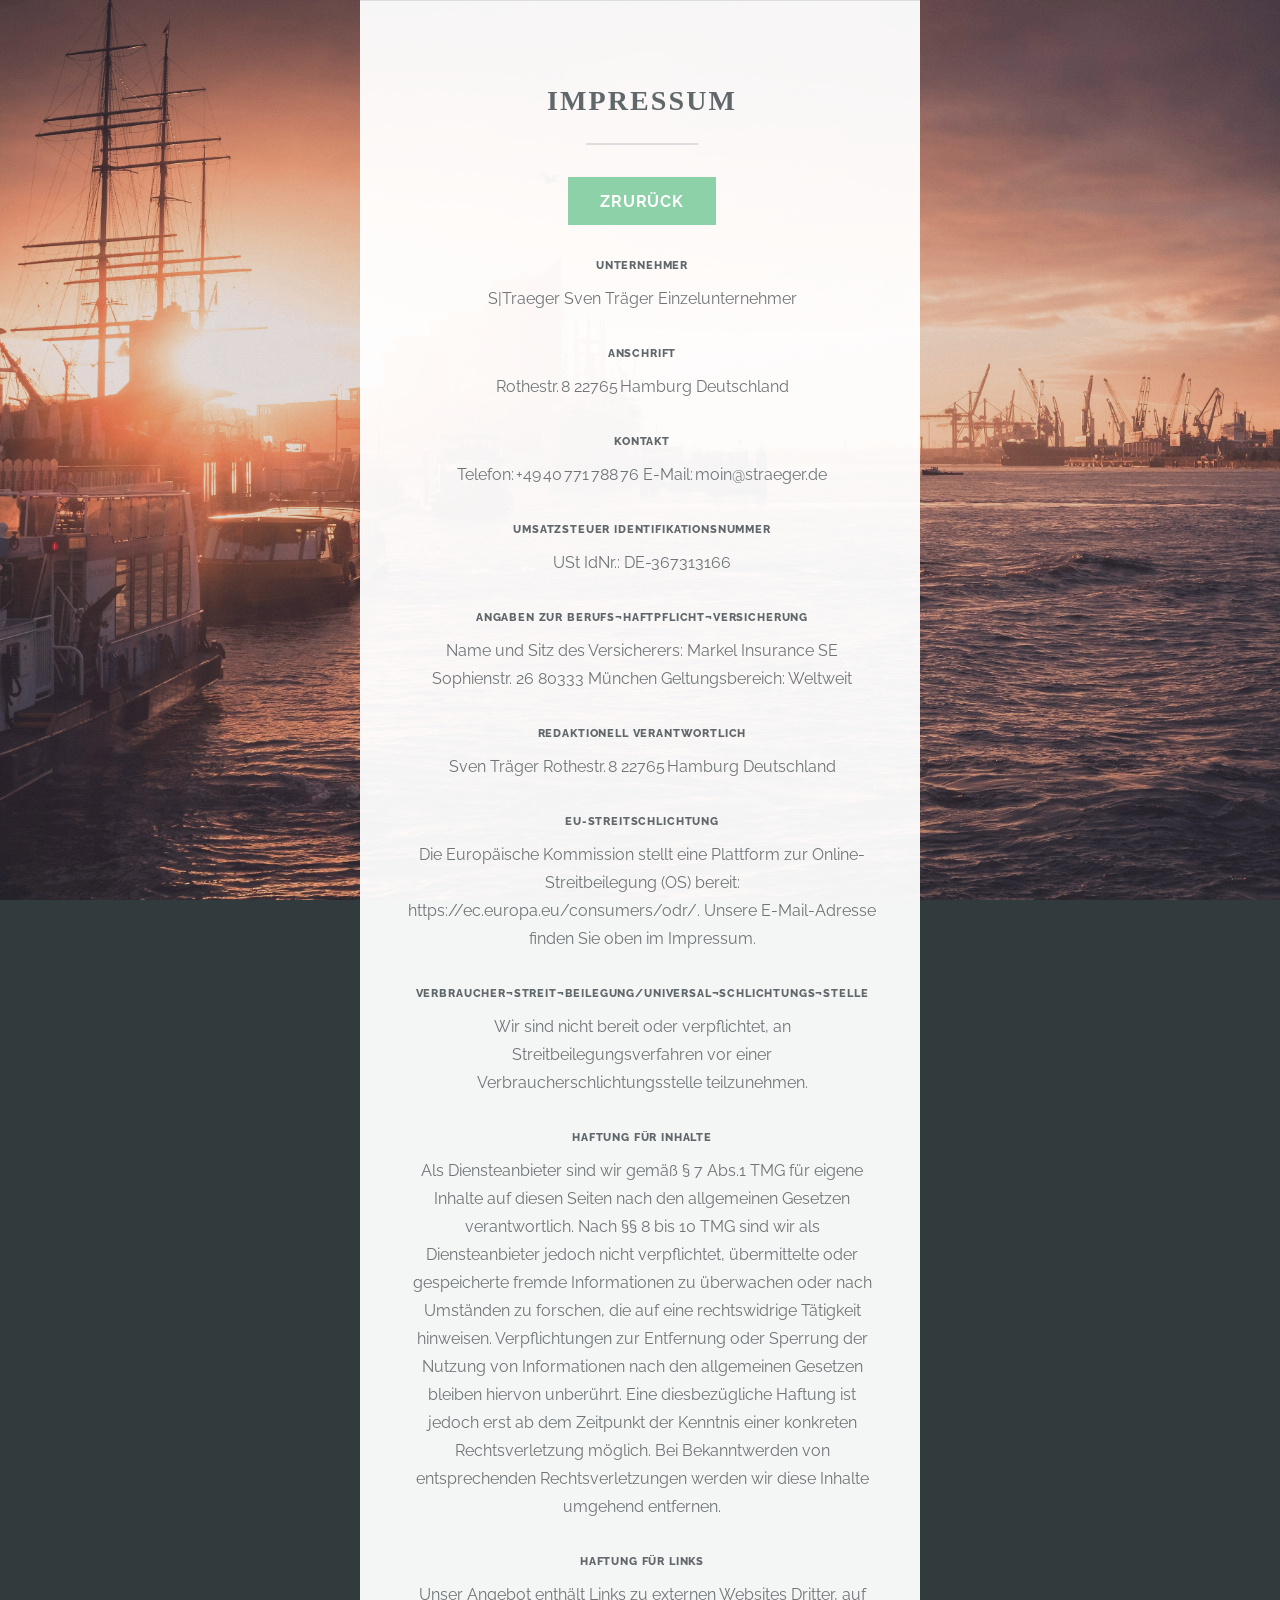
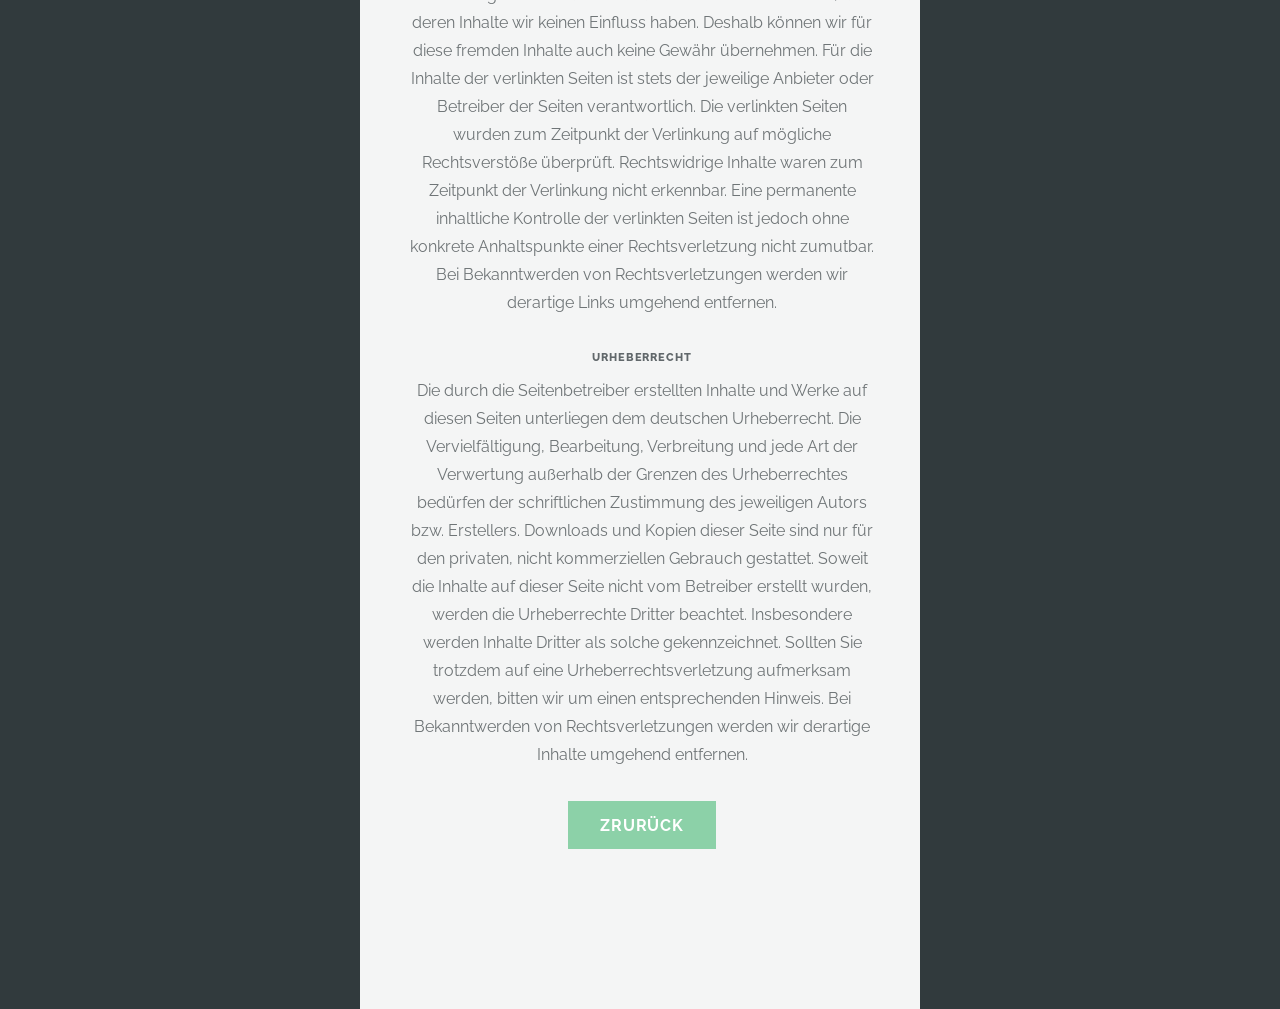
==== impressum.html @ 1e4e9ac2 "Add files via upload" ====
<!DOCTYPE html>
<html lang="en">
    <head>
        <meta charset="UTF-8">
        <meta name="viewport" content="width=device-width, initial-scale=1.0">
        <title>Impressum</title>
        <meta name="viewport" content="width=device-width, initial-scale=1, user-scalable=no" />
        <!-- Klassische Methode -->
        <link rel="icon" type="image/x-icon" href="images/favicons/favicon.ico">
        <!-- Für PNG -->
        <link rel="icon" type="image/png" href="images/favicons/stfavicon.png">
        <!-- Für SVG (moderne Browser) -->
        <link rel="icon" type="image/svg+xml" href="images/favicons/favicon.svg">
        <!-- Für Apple-Geräte -->
        <link rel="apple-touch-icon" sizes="180x180" href="images/favicons/apple-touch-icon.png">
        <meta name="viewport" content="width=device-width, initial-scale=1, user-scalable=no" />
        <link rel="stylesheet" href="assets/css/main.css" />
    </head>
    <body class="is-preload">
        <!-- Header -->
        <section id="one" class="main special">
            <div class="container">
                <span class="image fit primary"><img src="images/pic01.jpg" alt="" /></span>
                <div class="content">
                    <header class="major">
                        <h2>Impressum</h2>
                    </header>
                    <form method="post" action="#"></form>
						<ul class="actions">
							<li><a href="index.html" class="button primary">Zrurück</a></li>
						</ul>
					</form>
                    <h6>Unternehmer</h6>
                    <p>
                        S|Traeger Sven Träger
                        Einzelunternehmer						
                    </p>
                    <h6>Anschrift</h6>
                    <p>
                        Rothestr. 8
                        22765 Hamburg
                        Deutschland						
                    </p>
                    <h6>Kontakt</h6>
                    <p>
                        Telefon: +49 40 771 788 76
                        E-Mail: moin@straeger.de						
                    </p>
                    <h6>Umsatzsteuer Identifikationsnummer</h6>
                    <p>
                        USt IdNr.: DE-367313166						
                    </p>
                    <h6>Angaben zur Berufs¬haftpflicht¬versicherung</h6>
                    <p>
                        Name und Sitz des Versicherers:
                        Markel Insurance SE
                        Sophienstr. 26
                        80333 München

                        Geltungsbereich:
						Weltweit
                    </p>
                    <h6>Redaktionell verantwortlich</h6>
                    <p>
                        Sven Träger
                        Rothestr. 8
                        22765 Hamburg
                        Deutschland						
                    </p>
                    <h6>EU-Streitschlichtung</h6>
                    <p>
                        Die Europäische Kommission stellt eine Plattform zur Online-Streitbeilegung (OS) bereit: https://ec.europa.eu/consumers/odr/.
                        Unsere E-Mail-Adresse finden Sie oben im Impressum.
                    </p>
                    <h6>Verbraucher¬streit¬beilegung/Universal¬schlichtungs¬stelle</h6>
                    <p>
                        Wir sind nicht bereit oder verpflichtet, an Streitbeilegungsverfahren vor einer Verbraucherschlichtungsstelle teilzunehmen.						
                    </p>
                    <h6>Haftung für Inhalte</h6>
                    <p>
                        Als Diensteanbieter sind wir gemäß § 7 Abs.1 TMG für eigene Inhalte auf diesen Seiten nach den allgemeinen Gesetzen verantwortlich. Nach §§ 8 bis 10 TMG sind wir als Diensteanbieter jedoch nicht verpflichtet, übermittelte oder gespeicherte fremde Informationen zu überwachen oder nach Umständen zu forschen, die auf eine rechtswidrige Tätigkeit hinweisen.
                        Verpflichtungen zur Entfernung oder Sperrung der Nutzung von Informationen nach den allgemeinen Gesetzen bleiben hiervon unberührt. Eine diesbezügliche Haftung ist jedoch erst ab dem Zeitpunkt der Kenntnis einer konkreten Rechtsverletzung möglich. Bei Bekanntwerden von entsprechenden Rechtsverletzungen werden wir diese Inhalte umgehend entfernen.
						
                    </p>
                    <h6>Haftung für Links</h6>
                    <p>
                        Unser Angebot enthält Links zu externen Websites Dritter, auf deren Inhalte wir keinen Einfluss haben. Deshalb können wir für diese fremden Inhalte auch keine Gewähr übernehmen. Für die Inhalte der verlinkten Seiten ist stets der jeweilige Anbieter oder Betreiber der Seiten verantwortlich. Die verlinkten Seiten wurden zum Zeitpunkt der Verlinkung auf mögliche Rechtsverstöße überprüft. Rechtswidrige Inhalte waren zum Zeitpunkt der Verlinkung nicht erkennbar.
                        Eine permanente inhaltliche Kontrolle der verlinkten Seiten ist jedoch ohne konkrete Anhaltspunkte einer Rechtsverletzung nicht zumutbar. Bei Bekanntwerden von Rechtsverletzungen werden wir derartige Links umgehend entfernen.
                    </p>
                    <h6>Urheberrecht</h6>
                    <p>
                        Die durch die Seitenbetreiber erstellten Inhalte und Werke auf diesen Seiten unterliegen dem deutschen Urheberrecht. Die Vervielfältigung, Bearbeitung, Verbreitung und jede Art der Verwertung außerhalb der Grenzen des Urheberrechtes bedürfen der schriftlichen Zustimmung des jeweiligen Autors bzw. Erstellers. Downloads und Kopien dieser Seite sind nur für den privaten, nicht kommerziellen Gebrauch gestattet.
                        Soweit die Inhalte auf dieser Seite nicht vom Betreiber erstellt wurden, werden die Urheberrechte Dritter beachtet. Insbesondere werden Inhalte Dritter als solche gekennzeichnet. Sollten Sie trotzdem auf eine Urheberrechtsverletzung aufmerksam werden, bitten wir um einen entsprechenden Hinweis. Bei Bekanntwerden von Rechtsverletzungen werden wir derartige Inhalte umgehend entfernen.	
                    </p>
                    <form method="post" action="#"></form>
						<ul class="actions">
							<li><a href="index.html" class="button primary">Zrurück</a></li>
						</ul>
					</form>
                </div>
                <!--<a href="#two" class="goto-next scrolly">Weiter</a>-->
            </div>
        </section>
    </body>
</html>
---- assets/css/main.css ----
@import url("fontawesome-all.min.css");
@import url("https://fonts.googleapis.com/css?family=Raleway:400,400italic,700,800");

/*
	Highlights by HTML5 UP
	html5up.net | @ajlkn
	Free for personal and commercial use under the CCA 3.0 license (html5up.net/license)
*/

html, body, div, span, applet, object,
iframe, h1, h2, h3, h4, h5, h6, p, blockquote,
pre, a, abbr, acronym, address, big, cite,
code, del, dfn, em, img, ins, kbd, q, s, samp,
small, strike, strong, sub, sup, tt, var, b,
u, i, center, dl, dt, dd, ol, ul, li, fieldset,
form, label, legend, table, caption, tbody,
tfoot, thead, tr, th, td, article, aside,
canvas, details, embed, figure, figcaption,
footer, header, hgroup, menu, nav, output, ruby,
section, summary, time, mark, audio, video {
	margin: 0;
	padding: 0;
	border: 0;
	font-size: 100%;
	font: inherit;
	vertical-align: baseline;}

article, aside, details, figcaption, figure,
footer, header, hgroup, menu, nav, section {
	display: block;}

body {
	line-height: 1;
}

ol, ul {
	list-style: none;
}

blockquote, q {
	quotes: none;
}

	blockquote:before, blockquote:after, q:before, q:after {
		content: '';
		content: none;
	}

table {
	border-collapse: collapse;
	border-spacing: 0;
}

body {
	-webkit-text-size-adjust: none;
}

mark {
	background-color: transparent;
	color: inherit;
}

input::-moz-focus-inner {
	border: 0;
	padding: 0;
}

input, select, textarea {
	-moz-appearance: none;
	-webkit-appearance: none;
	-ms-appearance: none;
	appearance: none;
}

/* Basic */

	html {
		box-sizing: border-box;
	}

	*, *:before, *:after {
		box-sizing: inherit;
	}

	html {
		background-color: #313a3d;
		background-attachment: fixed,						fixed;
		background-image: url("images/overlay.png"), url("../../images/bg.jpg");
		background-position: top left,					center center;
		background-repeat: repeat,						none;
		background-size: auto,						cover;
	}

	html.is-preload *, html.is-preload *:before, html.is-preload *:after {
		-moz-animation: none !important;
		-webkit-animation: none !important;
		-ms-animation: none !important;
		animation: none !important;
		-moz-transition: none !important;
		-webkit-transition: none !important;
		-ms-transition: none !important;
		transition: none !important;
	}

	html.is-touch {
		height: 100vh;
		overflow: hidden;
	}

	html.is-touch #wrapper {
		-webkit-backface-visibility: hidden;
		-webkit-overflow-scrolling: touch;
		-webkit-transform: translate3d(0, 0, 0);
		height: 100vh;
		overflow: auto;
	}

	body, input, select, textarea {
		color: #6f7577;
		font-family: "Raleway", "Helvetica", sans-serif;
		font-size: 15pt;
		font-weight: 400;
		line-height: 1.75em;
	}

	a {
		-moz-transition: color 0.2s ease-in-out, border-bottom-color 0.2s ease-in-out;
		-webkit-transition: color 0.2s ease-in-out, border-bottom-color 0.2s ease-in-out;
		-ms-transition: color 0.2s ease-in-out, border-bottom-color 0.2s ease-in-out;
		transition: color 0.2s ease-in-out, border-bottom-color 0.2s ease-in-out;
		border-bottom: dotted 1px;
		color: #8cd1a8;
		text-decoration: none;
	}

		a:hover {
			border-bottom-color: transparent !important;
			color: #8cd1a8 !important;
			text-decoration: none;
		}

	strong, b {
		color: #61686b;
		font-weight: 700;
	}

	em, i {
		font-style: italic;
	}

	p {
		margin: 0 0 2em 0;
	}

	h1, h2, h3, h4, h5, h6 {
		color: #61686b;
		font-weight: 800;
		letter-spacing: 0.075em;
		line-height: 1em;
		margin: 0 0 1em 0;
		text-transform: uppercase;
	}

		h1 a, h2 a, h3 a, h4 a, h5 a, h6 a {
			color: inherit;
			text-decoration: none;
		}

	h2 {
		font-size: 1.75em;
		line-height: 1.5em;
	}

	h3 {
		font-size: 1em;
		line-height: 1.5em;
	}

	h4 {
		font-size: 0.9em;
		line-height: 1.5em;
	}

	h5 {
		font-size: 0.8em;
		line-height: 1.5em;
	}

	h6 {
		font-size: 0.7em;
		line-height: 1.5em;
	}

	sub {
		font-size: 0.8em;
		position: relative;
		top: 0.5em;
	}

	sup {
		font-size: 0.8em;
		position: relative;
		top: -0.5em;
	}

	hr {
		border: 0;
		border-bottom: solid 1px #dddddd;
		margin: 2em 0;
	}

		hr.major {
			margin: 3em 0;
		}

	blockquote {
		border-left: solid 6px #dddddd;
		font-style: italic;
		margin: 0 0 2em 0;
		padding: 0.5em 0 0.5em 1.5em;
	}

	code {
		background: rgba(144, 144, 144, 0.075);
		font-family: "Courier New", monospace;
		font-size: 0.9em;
		margin: 0 0.25em;
		padding: 0.25em 0.65em;
	}

	pre {
		-webkit-overflow-scrolling: touch;
		font-family: "Courier New", monospace;
		font-size: 0.9em;
		margin: 0 0 2em 0;
	}

		pre code {
			display: block;
			line-height: 1.75em;
			padding: 1em 1.5em;
			overflow-x: auto;
		}

	.align-left {
		text-align: left;
	}

	.align-center {
		text-align: center;
	}

	.align-right {
		text-align: right;
	}

/* Container */

	.container {
		margin: 0 auto;
		max-width: calc(100% - 4em);
		width: 35em;
	}

		.container.xsmall {
			width: 8.75em;
		}

		.container.small {
			width: 17.5em;
		}

		.container.medium {
			width: 26.25em;
		}

		.container.large {
			width: 43.75em;
		}

		.container.xlarge {
			width: 52.5em;
		}

		.container.max {
			width: 100%;
		}

		@media screen and (max-width: 980px) {

			.container {
				width: 80% !important;
				max-width: 100% !important;
			}

		}

		@media screen and (max-width: 480px) {

			.container {
				width: 100% !important;
			}

		}

/* Row */

	.row {
		display: flex;
		flex-wrap: wrap;
		box-sizing: border-box;
		align-items: stretch;
	}

		.row > * {
			box-sizing: border-box;
		}

		.row.gtr-uniform > * > :last-child {
			margin-bottom: 0;
		}

		.row.aln-left {
			justify-content: flex-start;
		}

		.row.aln-center {
			justify-content: center;
		}

		.row.aln-right {
			justify-content: flex-end;
		}

		.row.aln-top {
			align-items: flex-start;
		}

		.row.aln-middle {
			align-items: center;
		}

		.row.aln-bottom {
			align-items: flex-end;
		}

		.row > .imp {
			order: -1;
		}

		.row > .col-1 {
			width: 8.33333%;
		}

		.row > .off-1 {
			margin-left: 8.33333%;
		}

		.row > .col-2 {
			width: 16.66667%;
		}

		.row > .off-2 {
			margin-left: 16.66667%;
		}

		.row > .col-3 {
			width: 25%;
		}

		.row > .off-3 {
			margin-left: 25%;
		}

		.row > .col-4 {
			width: 33.33333%;
		}

		.row > .off-4 {
			margin-left: 33.33333%;
		}

		.row > .col-5 {
			width: 41.66667%;
		}

		.row > .off-5 {
			margin-left: 41.66667%;
		}

		.row > .col-6 {
			width: 50%;
		}

		.row > .off-6 {
			margin-left: 50%;
		}

		.row > .col-7 {
			width: 58.33333%;
		}

		.row > .off-7 {
			margin-left: 58.33333%;
		}

		.row > .col-8 {
			width: 66.66667%;
		}

		.row > .off-8 {
			margin-left: 66.66667%;
		}

		.row > .col-9 {
			width: 75%;
		}

		.row > .off-9 {
			margin-left: 75%;
		}

		.row > .col-10 {
			width: 83.33333%;
		}

		.row > .off-10 {
			margin-left: 83.33333%;
		}

		.row > .col-11 {
			width: 91.66667%;
		}

		.row > .off-11 {
			margin-left: 91.66667%;
		}

		.row > .col-12 {
			width: 100%;
		}

		.row > .off-12 {
			margin-left: 100%;
		}

		.row.gtr-0 {
			margin-top: 0;
			margin-left: 0em;
		}

			.row.gtr-0 > * {
				padding: 0 0 0 0em;
			}

			.row.gtr-0.gtr-uniform {
				margin-top: 0em;
			}

				.row.gtr-0.gtr-uniform > * {
					padding-top: 0em;
				}

		.row.gtr-25 {
			margin-top: 0;
			margin-left: -0.375em;
		}

			.row.gtr-25 > * {
				padding: 0 0 0 0.375em;
			}

			.row.gtr-25.gtr-uniform {
				margin-top: -0.375em;
			}

				.row.gtr-25.gtr-uniform > * {
					padding-top: 0.375em;
				}

		.row.gtr-50 {
			margin-top: 0;
			margin-left: -0.75em;
		}

			.row.gtr-50 > * {
				padding: 0 0 0 0.75em;
			}

			.row.gtr-50.gtr-uniform {
				margin-top: -0.75em;
			}

				.row.gtr-50.gtr-uniform > * {
					padding-top: 0.75em;
				}

		.row {
			margin-top: 0;
			margin-left: -1.5em;
		}

			.row > * {
				padding: 0 0 0 1.5em;
			}

			.row.gtr-uniform {
				margin-top: -1.5em;
			}

				.row.gtr-uniform > * {
					padding-top: 1.5em;
				}

		.row.gtr-150 {
			margin-top: 0;
			margin-left: -2.25em;
		}

			.row.gtr-150 > * {
				padding: 0 0 0 2.25em;
			}

			.row.gtr-150.gtr-uniform {
				margin-top: -2.25em;
			}

				.row.gtr-150.gtr-uniform > * {
					padding-top: 2.25em;
				}

		.row.gtr-200 {
			margin-top: 0;
			margin-left: -3em;
		}

			.row.gtr-200 > * {
				padding: 0 0 0 3em;
			}

			.row.gtr-200.gtr-uniform {
				margin-top: -3em;
			}

				.row.gtr-200.gtr-uniform > * {
					padding-top: 3em;
				}

		@media screen and (max-width: 1680px) {

			.row {
				display: flex;
				flex-wrap: wrap;
				box-sizing: border-box;
				align-items: stretch;
			}

				.row > * {
					box-sizing: border-box;
				}

				.row.gtr-uniform > * > :last-child {
					margin-bottom: 0;
				}

				.row.aln-left {
					justify-content: flex-start;
				}

				.row.aln-center {
					justify-content: center;
				}

				.row.aln-right {
					justify-content: flex-end;
				}

				.row.aln-top {
					align-items: flex-start;
				}

				.row.aln-middle {
					align-items: center;
				}

				.row.aln-bottom {
					align-items: flex-end;
				}

				.row > .imp-large {
					order: -1;
				}

				.row > .col-1-large {
					width: 8.33333%;
				}

				.row > .off-1-large {
					margin-left: 8.33333%;
				}

				.row > .col-2-large {
					width: 16.66667%;
				}

				.row > .off-2-large {
					margin-left: 16.66667%;
				}

				.row > .col-3-large {
					width: 25%;
				}

				.row > .off-3-large {
					margin-left: 25%;
				}

				.row > .col-4-large {
					width: 33.33333%;
				}

				.row > .off-4-large {
					margin-left: 33.33333%;
				}

				.row > .col-5-large {
					width: 41.66667%;
				}

				.row > .off-5-large {
					margin-left: 41.66667%;
				}

				.row > .col-6-large {
					width: 50%;
				}

				.row > .off-6-large {
					margin-left: 50%;
				}

				.row > .col-7-large {
					width: 58.33333%;
				}

				.row > .off-7-large {
					margin-left: 58.33333%;
				}

				.row > .col-8-large {
					width: 66.66667%;
				}

				.row > .off-8-large {
					margin-left: 66.66667%;
				}

				.row > .col-9-large {
					width: 75%;
				}

				.row > .off-9-large {
					margin-left: 75%;
				}

				.row > .col-10-large {
					width: 83.33333%;
				}

				.row > .off-10-large {
					margin-left: 83.33333%;
				}

				.row > .col-11-large {
					width: 91.66667%;
				}

				.row > .off-11-large {
					margin-left: 91.66667%;
				}

				.row > .col-12-large {
					width: 100%;
				}

				.row > .off-12-large {
					margin-left: 100%;
				}

				.row.gtr-0 {
					margin-top: 0;
					margin-left: 0em;
				}

					.row.gtr-0 > * {
						padding: 0 0 0 0em;
					}

					.row.gtr-0.gtr-uniform {
						margin-top: 0em;
					}

						.row.gtr-0.gtr-uniform > * {
							padding-top: 0em;
						}

				.row.gtr-25 {
					margin-top: 0;
					margin-left: -0.375em;
				}

					.row.gtr-25 > * {
						padding: 0 0 0 0.375em;
					}

					.row.gtr-25.gtr-uniform {
						margin-top: -0.375em;
					}

						.row.gtr-25.gtr-uniform > * {
							padding-top: 0.375em;
						}

				.row.gtr-50 {
					margin-top: 0;
					margin-left: -0.75em;
				}

					.row.gtr-50 > * {
						padding: 0 0 0 0.75em;
					}

					.row.gtr-50.gtr-uniform {
						margin-top: -0.75em;
					}

						.row.gtr-50.gtr-uniform > * {
							padding-top: 0.75em;
						}

				.row {
					margin-top: 0;
					margin-left: -1.5em;
				}

					.row > * {
						padding: 0 0 0 1.5em;
					}

					.row.gtr-uniform {
						margin-top: -1.5em;
					}

						.row.gtr-uniform > * {
							padding-top: 1.5em;
						}

				.row.gtr-150 {
					margin-top: 0;
					margin-left: -2.25em;
				}

					.row.gtr-150 > * {
						padding: 0 0 0 2.25em;
					}

					.row.gtr-150.gtr-uniform {
						margin-top: -2.25em;
					}

						.row.gtr-150.gtr-uniform > * {
							padding-top: 2.25em;
						}

				.row.gtr-200 {
					margin-top: 0;
					margin-left: -3em;
				}

					.row.gtr-200 > * {
						padding: 0 0 0 3em;
					}

					.row.gtr-200.gtr-uniform {
						margin-top: -3em;
					}

						.row.gtr-200.gtr-uniform > * {
							padding-top: 3em;
						}

		}

		@media screen and (max-width: 980px) {

			.row {
				display: flex;
				flex-wrap: wrap;
				box-sizing: border-box;
				align-items: stretch;
			}

				.row > * {
					box-sizing: border-box;
				}

				.row.gtr-uniform > * > :last-child {
					margin-bottom: 0;
				}

				.row.aln-left {
					justify-content: flex-start;
				}

				.row.aln-center {
					justify-content: center;
				}

				.row.aln-right {
					justify-content: flex-end;
				}

				.row.aln-top {
					align-items: flex-start;
				}

				.row.aln-middle {
					align-items: center;
				}

				.row.aln-bottom {
					align-items: flex-end;
				}

				.row > .imp-medium {
					order: -1;
				}

				.row > .col-1-medium {
					width: 8.33333%;
				}

				.row > .off-1-medium {
					margin-left: 8.33333%;
				}

				.row > .col-2-medium {
					width: 16.66667%;
				}

				.row > .off-2-medium {
					margin-left: 16.66667%;
				}

				.row > .col-3-medium {
					width: 25%;
				}

				.row > .off-3-medium {
					margin-left: 25%;
				}

				.row > .col-4-medium {
					width: 33.33333%;
				}

				.row > .off-4-medium {
					margin-left: 33.33333%;
				}

				.row > .col-5-medium {
					width: 41.66667%;
				}

				.row > .off-5-medium {
					margin-left: 41.66667%;
				}

				.row > .col-6-medium {
					width: 50%;
				}

				.row > .off-6-medium {
					margin-left: 50%;
				}

				.row > .col-7-medium {
					width: 58.33333%;
				}

				.row > .off-7-medium {
					margin-left: 58.33333%;
				}

				.row > .col-8-medium {
					width: 66.66667%;
				}

				.row > .off-8-medium {
					margin-left: 66.66667%;
				}

				.row > .col-9-medium {
					width: 75%;
				}

				.row > .off-9-medium {
					margin-left: 75%;
				}

				.row > .col-10-medium {
					width: 83.33333%;
				}

				.row > .off-10-medium {
					margin-left: 83.33333%;
				}

				.row > .col-11-medium {
					width: 91.66667%;
				}

				.row > .off-11-medium {
					margin-left: 91.66667%;
				}

				.row > .col-12-medium {
					width: 100%;
				}

				.row > .off-12-medium {
					margin-left: 100%;
				}

				.row.gtr-0 {
					margin-top: 0;
					margin-left: 0em;
				}

					.row.gtr-0 > * {
						padding: 0 0 0 0em;
					}

					.row.gtr-0.gtr-uniform {
						margin-top: 0em;
					}

						.row.gtr-0.gtr-uniform > * {
							padding-top: 0em;
						}

				.row.gtr-25 {
					margin-top: 0;
					margin-left: -0.375em;
				}

					.row.gtr-25 > * {
						padding: 0 0 0 0.375em;
					}

					.row.gtr-25.gtr-uniform {
						margin-top: -0.375em;
					}

						.row.gtr-25.gtr-uniform > * {
							padding-top: 0.375em;
						}

				.row.gtr-50 {
					margin-top: 0;
					margin-left: -0.75em;
				}

					.row.gtr-50 > * {
						padding: 0 0 0 0.75em;
					}

					.row.gtr-50.gtr-uniform {
						margin-top: -0.75em;
					}

						.row.gtr-50.gtr-uniform > * {
							padding-top: 0.75em;
						}

				.row {
					margin-top: 0;
					margin-left: -1.5em;
				}

					.row > * {
						padding: 0 0 0 1.5em;
					}

					.row.gtr-uniform {
						margin-top: -1.5em;
					}

						.row.gtr-uniform > * {
							padding-top: 1.5em;
						}

				.row.gtr-150 {
					margin-top: 0;
					margin-left: -2.25em;
				}

					.row.gtr-150 > * {
						padding: 0 0 0 2.25em;
					}

					.row.gtr-150.gtr-uniform {
						margin-top: -2.25em;
					}

						.row.gtr-150.gtr-uniform > * {
							padding-top: 2.25em;
						}

				.row.gtr-200 {
					margin-top: 0;
					margin-left: -3em;
				}

					.row.gtr-200 > * {
						padding: 0 0 0 3em;
					}

					.row.gtr-200.gtr-uniform {
						margin-top: -3em;
					}

						.row.gtr-200.gtr-uniform > * {
							padding-top: 3em;
						}

		}

		@media screen and (max-width: 736px) {

			.row {
				display: flex;
				flex-wrap: wrap;
				box-sizing: border-box;
				align-items: stretch;
			}

				.row > * {
					box-sizing: border-box;
				}

				.row.gtr-uniform > * > :last-child {
					margin-bottom: 0;
				}

				.row.aln-left {
					justify-content: flex-start;
				}

				.row.aln-center {
					justify-content: center;
				}

				.row.aln-right {
					justify-content: flex-end;
				}

				.row.aln-top {
					align-items: flex-start;
				}

				.row.aln-middle {
					align-items: center;
				}

				.row.aln-bottom {
					align-items: flex-end;
				}

				.row > .imp-small {
					order: -1;
				}

				.row > .col-1-small {
					width: 8.33333%;
				}

				.row > .off-1-small {
					margin-left: 8.33333%;
				}

				.row > .col-2-small {
					width: 16.66667%;
				}

				.row > .off-2-small {
					margin-left: 16.66667%;
				}

				.row > .col-3-small {
					width: 25%;
				}

				.row > .off-3-small {
					margin-left: 25%;
				}

				.row > .col-4-small {
					width: 33.33333%;
				}

				.row > .off-4-small {
					margin-left: 33.33333%;
				}

				.row > .col-5-small {
					width: 41.66667%;
				}

				.row > .off-5-small {
					margin-left: 41.66667%;
				}

				.row > .col-6-small {
					width: 50%;
				}

				.row > .off-6-small {
					margin-left: 50%;
				}

				.row > .col-7-small {
					width: 58.33333%;
				}

				.row > .off-7-small {
					margin-left: 58.33333%;
				}

				.row > .col-8-small {
					width: 66.66667%;
				}

				.row > .off-8-small {
					margin-left: 66.66667%;
				}

				.row > .col-9-small {
					width: 75%;
				}

				.row > .off-9-small {
					margin-left: 75%;
				}

				.row > .col-10-small {
					width: 83.33333%;
				}

				.row > .off-10-small {
					margin-left: 83.33333%;
				}

				.row > .col-11-small {
					width: 91.66667%;
				}

				.row > .off-11-small {
					margin-left: 91.66667%;
				}

				.row > .col-12-small {
					width: 100%;
				}

				.row > .off-12-small {
					margin-left: 100%;
				}

				.row.gtr-0 {
					margin-top: 0;
					margin-left: 0em;
				}

					.row.gtr-0 > * {
						padding: 0 0 0 0em;
					}

					.row.gtr-0.gtr-uniform {
						margin-top: 0em;
					}

						.row.gtr-0.gtr-uniform > * {
							padding-top: 0em;
						}

				.row.gtr-25 {
					margin-top: 0;
					margin-left: -0.25em;
				}

					.row.gtr-25 > * {
						padding: 0 0 0 0.25em;
					}

					.row.gtr-25.gtr-uniform {
						margin-top: -0.25em;
					}

						.row.gtr-25.gtr-uniform > * {
							padding-top: 0.25em;
						}

				.row.gtr-50 {
					margin-top: 0;
					margin-left: -0.5em;
				}

					.row.gtr-50 > * {
						padding: 0 0 0 0.5em;
					}

					.row.gtr-50.gtr-uniform {
						margin-top: -0.5em;
					}

						.row.gtr-50.gtr-uniform > * {
							padding-top: 0.5em;
						}

				.row {
					margin-top: 0;
					margin-left: -1em;
				}

					.row > * {
						padding: 0 0 0 1em;
					}

					.row.gtr-uniform {
						margin-top: -1em;
					}

						.row.gtr-uniform > * {
							padding-top: 1em;
						}

				.row.gtr-150 {
					margin-top: 0;
					margin-left: -1.5em;
				}

					.row.gtr-150 > * {
						padding: 0 0 0 1.5em;
					}

					.row.gtr-150.gtr-uniform {
						margin-top: -1.5em;
					}

						.row.gtr-150.gtr-uniform > * {
							padding-top: 1.5em;
						}

				.row.gtr-200 {
					margin-top: 0;
					margin-left: -2em;
				}

					.row.gtr-200 > * {
						padding: 0 0 0 2em;
					}

					.row.gtr-200.gtr-uniform {
						margin-top: -2em;
					}

						.row.gtr-200.gtr-uniform > * {
							padding-top: 2em;
						}

		}

		@media screen and (max-width: 480px) {

			.row {
				display: flex;
				flex-wrap: wrap;
				box-sizing: border-box;
				align-items: stretch;
			}

				.row > * {
					box-sizing: border-box;
				}

				.row.gtr-uniform > * > :last-child {
					margin-bottom: 0;
				}

				.row.aln-left {
					justify-content: flex-start;
				}

				.row.aln-center {
					justify-content: center;
				}

				.row.aln-right {
					justify-content: flex-end;
				}

				.row.aln-top {
					align-items: flex-start;
				}

				.row.aln-middle {
					align-items: center;
				}

				.row.aln-bottom {
					align-items: flex-end;
				}

				.row > .imp-xsmall {
					order: -1;
				}

				.row > .col-1-xsmall {
					width: 8.33333%;
				}

				.row > .off-1-xsmall {
					margin-left: 8.33333%;
				}

				.row > .col-2-xsmall {
					width: 16.66667%;
				}

				.row > .off-2-xsmall {
					margin-left: 16.66667%;
				}

				.row > .col-3-xsmall {
					width: 25%;
				}

				.row > .off-3-xsmall {
					margin-left: 25%;
				}

				.row > .col-4-xsmall {
					width: 33.33333%;
				}

				.row > .off-4-xsmall {
					margin-left: 33.33333%;
				}

				.row > .col-5-xsmall {
					width: 41.66667%;
				}

				.row > .off-5-xsmall {
					margin-left: 41.66667%;
				}

				.row > .col-6-xsmall {
					width: 50%;
				}

				.row > .off-6-xsmall {
					margin-left: 50%;
				}

				.row > .col-7-xsmall {
					width: 58.33333%;
				}

				.row > .off-7-xsmall {
					margin-left: 58.33333%;
				}

				.row > .col-8-xsmall {
					width: 66.66667%;
				}

				.row > .off-8-xsmall {
					margin-left: 66.66667%;
				}

				.row > .col-9-xsmall {
					width: 75%;
				}

				.row > .off-9-xsmall {
					margin-left: 75%;
				}

				.row > .col-10-xsmall {
					width: 83.33333%;
				}

				.row > .off-10-xsmall {
					margin-left: 83.33333%;
				}

				.row > .col-11-xsmall {
					width: 91.66667%;
				}

				.row > .off-11-xsmall {
					margin-left: 91.66667%;
				}

				.row > .col-12-xsmall {
					width: 100%;
				}

				.row > .off-12-xsmall {
					margin-left: 100%;
				}

				.row.gtr-0 {
					margin-top: 0;
					margin-left: 0em;
				}

					.row.gtr-0 > * {
						padding: 0 0 0 0em;
					}

					.row.gtr-0.gtr-uniform {
						margin-top: 0em;
					}

						.row.gtr-0.gtr-uniform > * {
							padding-top: 0em;
						}

				.row.gtr-25 {
					margin-top: 0;
					margin-left: -0.25em;
				}

					.row.gtr-25 > * {
						padding: 0 0 0 0.25em;
					}

					.row.gtr-25.gtr-uniform {
						margin-top: -0.25em;
					}

						.row.gtr-25.gtr-uniform > * {
							padding-top: 0.25em;
						}

				.row.gtr-50 {
					margin-top: 0;
					margin-left: -0.5em;
				}

					.row.gtr-50 > * {
						padding: 0 0 0 0.5em;
					}

					.row.gtr-50.gtr-uniform {
						margin-top: -0.5em;
					}

						.row.gtr-50.gtr-uniform > * {
							padding-top: 0.5em;
						}

				.row {
					margin-top: 0;
					margin-left: -1em;
				}

					.row > * {
						padding: 0 0 0 1em;
					}

					.row.gtr-uniform {
						margin-top: -1em;
					}

						.row.gtr-uniform > * {
							padding-top: 1em;
						}

				.row.gtr-150 {
					margin-top: 0;
					margin-left: -1.5em;
				}

					.row.gtr-150 > * {
						padding: 0 0 0 1.5em;
					}

					.row.gtr-150.gtr-uniform {
						margin-top: -1.5em;
					}

						.row.gtr-150.gtr-uniform > * {
							padding-top: 1.5em;
						}

				.row.gtr-200 {
					margin-top: 0;
					margin-left: -2em;
				}

					.row.gtr-200 > * {
						padding: 0 0 0 2em;
					}

					.row.gtr-200.gtr-uniform {
						margin-top: -2em;
					}

						.row.gtr-200.gtr-uniform > * {
							padding-top: 2em;
						}

		}

/* Loader */

	@-moz-keyframes spinner-show {
		0% {
			opacity: 0;
		}

		100% {
			opacity: 1;
		}
	}

	@-webkit-keyframes spinner-show {
		0% {
			opacity: 0;
		}

		100% {
			opacity: 1;
		}
	}

	@-ms-keyframes spinner-show {
		0% {
			opacity: 0;
		}

		100% {
			opacity: 1;
		}
	}

	@keyframes spinner-show {
		0% {
			opacity: 0;
		}

		100% {
			opacity: 1;
		}
	}

	@-moz-keyframes spinner-hide {
		0% {
			color: #464e50;
			z-index: 10001;
			-moz-transform: scale(1) rotate(0deg);
			-webkit-transform: scale(1) rotate(0deg);
			-ms-transform: scale(1) rotate(0deg);
			transform: scale(1) rotate(0deg);
		}

		99% {
			color: #313a3d;
			z-index: 10001;
			-moz-transform: scale(0.5) rotate(360deg);
			-webkit-transform: scale(0.5) rotate(360deg);
			-ms-transform: scale(0.5) rotate(360deg);
			transform: scale(0.5) rotate(360deg);
		}

		100% {
			color: #313a3d;
			z-index: -1;
			-moz-transform: scale(0) rotate(360deg);
			-webkit-transform: scale(0) rotate(360deg);
			-ms-transform: scale(0) rotate(360deg);
			transform: scale(0) rotate(360deg);
		}
	}

	@-webkit-keyframes spinner-hide {
		0% {
			color: #464e50;
			z-index: 10001;
			-moz-transform: scale(1) rotate(0deg);
			-webkit-transform: scale(1) rotate(0deg);
			-ms-transform: scale(1) rotate(0deg);
			transform: scale(1) rotate(0deg);
		}

		99% {
			color: #313a3d;
			z-index: 10001;
			-moz-transform: scale(0.5) rotate(360deg);
			-webkit-transform: scale(0.5) rotate(360deg);
			-ms-transform: scale(0.5) rotate(360deg);
			transform: scale(0.5) rotate(360deg);
		}

		100% {
			color: #313a3d;
			z-index: -1;
			-moz-transform: scale(0) rotate(360deg);
			-webkit-transform: scale(0) rotate(360deg);
			-ms-transform: scale(0) rotate(360deg);
			transform: scale(0) rotate(360deg);
		}
	}

	@-ms-keyframes spinner-hide {
		0% {
			color: #464e50;
			z-index: 10001;
			-moz-transform: scale(1) rotate(0deg);
			-webkit-transform: scale(1) rotate(0deg);
			-ms-transform: scale(1) rotate(0deg);
			transform: scale(1) rotate(0deg);
		}

		99% {
			color: #313a3d;
			z-index: 10001;
			-moz-transform: scale(0.5) rotate(360deg);
			-webkit-transform: scale(0.5) rotate(360deg);
			-ms-transform: scale(0.5) rotate(360deg);
			transform: scale(0.5) rotate(360deg);
		}

		100% {
			color: #313a3d;
			z-index: -1;
			-moz-transform: scale(0) rotate(360deg);
			-webkit-transform: scale(0) rotate(360deg);
			-ms-transform: scale(0) rotate(360deg);
			transform: scale(0) rotate(360deg);
		}
	}

	@keyframes spinner-hide {
		0% {
			color: #464e50;
			z-index: 10001;
			-moz-transform: scale(1) rotate(0deg);
			-webkit-transform: scale(1) rotate(0deg);
			-ms-transform: scale(1) rotate(0deg);
			transform: scale(1) rotate(0deg);
		}

		99% {
			color: #313a3d;
			z-index: 10001;
			-moz-transform: scale(0.5) rotate(360deg);
			-webkit-transform: scale(0.5) rotate(360deg);
			-ms-transform: scale(0.5) rotate(360deg);
			transform: scale(0.5) rotate(360deg);
		}

		100% {
			color: #313a3d;
			z-index: -1;
			-moz-transform: scale(0) rotate(360deg);
			-webkit-transform: scale(0) rotate(360deg);
			-ms-transform: scale(0) rotate(360deg);
			transform: scale(0) rotate(360deg);
		}
	}

	@-moz-keyframes spinner-rotate {
		0% {
			-moz-transform: scale(1) rotate(0deg);
			-webkit-transform: scale(1) rotate(0deg);
			-ms-transform: scale(1) rotate(0deg);
			transform: scale(1) rotate(0deg);
		}

		100% {
			-moz-transform: scale(1) rotate(360deg);
			-webkit-transform: scale(1) rotate(360deg);
			-ms-transform: scale(1) rotate(360deg);
			transform: scale(1) rotate(360deg);
		}
	}

	@-webkit-keyframes spinner-rotate {
		0% {
			-moz-transform: scale(1) rotate(0deg);
			-webkit-transform: scale(1) rotate(0deg);
			-ms-transform: scale(1) rotate(0deg);
			transform: scale(1) rotate(0deg);
		}

		100% {
			-moz-transform: scale(1) rotate(360deg);
			-webkit-transform: scale(1) rotate(360deg);
			-ms-transform: scale(1) rotate(360deg);
			transform: scale(1) rotate(360deg);
		}
	}

	@-ms-keyframes spinner-rotate {
		0% {
			-moz-transform: scale(1) rotate(0deg);
			-webkit-transform: scale(1) rotate(0deg);
			-ms-transform: scale(1) rotate(0deg);
			transform: scale(1) rotate(0deg);
		}

		100% {
			-moz-transform: scale(1) rotate(360deg);
			-webkit-transform: scale(1) rotate(360deg);
			-ms-transform: scale(1) rotate(360deg);
			transform: scale(1) rotate(360deg);
		}
	}

	@keyframes spinner-rotate {
		0% {
			-moz-transform: scale(1) rotate(0deg);
			-webkit-transform: scale(1) rotate(0deg);
			-ms-transform: scale(1) rotate(0deg);
			transform: scale(1) rotate(0deg);
		}

		100% {
			-moz-transform: scale(1) rotate(360deg);
			-webkit-transform: scale(1) rotate(360deg);
			-ms-transform: scale(1) rotate(360deg);
			transform: scale(1) rotate(360deg);
		}
	}

	@-moz-keyframes overlay-hide {
		0% {
			opacity: 1;
			z-index: 10000;
		}

		15% {
			opacity: 1;
			z-index: 10000;
		}

		99% {
			opacity: 0;
			z-index: 10000;
		}

		100% {
			opacity: 0;
			z-index: -1;
		}
	}

	@-webkit-keyframes overlay-hide {
		0% {
			opacity: 1;
			z-index: 10000;
		}

		15% {
			opacity: 1;
			z-index: 10000;
		}

		99% {
			opacity: 0;
			z-index: 10000;
		}

		100% {
			opacity: 0;
			z-index: -1;
		}
	}

	@-ms-keyframes overlay-hide {
		0% {
			opacity: 1;
			z-index: 10000;
		}

		15% {
			opacity: 1;
			z-index: 10000;
		}

		99% {
			opacity: 0;
			z-index: 10000;
		}

		100% {
			opacity: 0;
			z-index: -1;
		}
	}

	@keyframes overlay-hide {
		0% {
			opacity: 1;
			z-index: 10000;
		}

		15% {
			opacity: 1;
			z-index: 10000;
		}

		99% {
			opacity: 0;
			z-index: 10000;
		}

		100% {
			opacity: 0;
			z-index: -1;
		}
	}

	html body {
		text-decoration: none;
	}

		html body:before {
			-moz-osx-font-smoothing: grayscale;
			-webkit-font-smoothing: antialiased;
			display: inline-block;
			font-style: normal;
			font-variant: normal;
			text-rendering: auto;
			line-height: 1;
			text-transform: none !important;
			font-family: 'Font Awesome 5 Free';
			font-weight: 900;
		}

		html body:before {
			-moz-animation: spinner-show 1.5s 1 0.25s ease forwards, spinner-hide 0.25s ease-in-out forwards !important;
			-webkit-animation: spinner-show 1.5s 1 0.25s ease forwards, spinner-hide 0.25s ease-in-out forwards !important;
			-ms-animation: spinner-show 1.5s 1 0.25s ease forwards, spinner-hide 0.25s ease-in-out forwards !important;
			animation: spinner-show 1.5s 1 0.25s ease forwards, spinner-hide 0.25s ease-in-out forwards !important;
			-moz-transform-origin: 50% 50%;
			-webkit-transform-origin: 50% 50%;
			-ms-transform-origin: 50% 50%;
			transform-origin: 50% 50%;
			color: #464e50;
			content: '\f1ce';
			cursor: default;
			display: block;
			font-size: 2em;
			height: 2em;
			left: 50%;
			opacity: 0;
			line-height: 2em;
			margin: -1em 0 0 -1em;
			position: fixed;
			text-align: center;
			top: 50%;
			width: 2em;
			z-index: -1;
		}

		html body:after {
			-moz-animation: overlay-hide 1s ease-in forwards !important;
			-webkit-animation: overlay-hide 1s ease-in forwards !important;
			-ms-animation: overlay-hide 1s ease-in forwards !important;
			animation: overlay-hide 1s ease-in forwards !important;
			background: #313a3d;
			content: '';
			display: block;
			height: 100%;
			left: 0;
			opacity: 0;
			position: fixed;
			top: 0;
			width: 100%;
			z-index: -1;
		}

	html.is-preload body:before {
		-moz-animation: spinner-show 1.5s 1 0.25s ease forwards, spinner-rotate 0.75s infinite linear !important;
		-webkit-animation: spinner-show 1.5s 1 0.25s ease forwards, spinner-rotate 0.75s infinite linear !important;
		-ms-animation: spinner-show 1.5s 1 0.25s ease forwards, spinner-rotate 0.75s infinite linear !important;
		animation: spinner-show 1.5s 1 0.25s ease forwards, spinner-rotate 0.75s infinite linear !important;
		z-index: 10001;
	}

	html.is-preload body:after {
		-moz-animation: none !important;
		-webkit-animation: none !important;
		-ms-animation: none !important;
		animation: none !important;
		opacity: 1;
		z-index: 10000;
	}

	@media (-webkit-min-device-pixel-ratio: 2) {

		html body:before {
			line-height: 2.025em;
		}

	}

/* Section/Article */

	section.special, article.special {
		text-align: center;
	}

	header p {
		color: #a8b0b3;
		letter-spacing: 0.05em;
		text-transform: uppercase;
	}

	header h1 + p {
		margin-top: -1em;
	}

	header h2 + p {
		margin-top: -1em;
	}

	header h3 + p {
		margin-top: -0.8em;
	}

	header h4 + p,
	header h5 + p,
	header h6 + p {
		font-size: 0.8em;
		margin-top: -0.6em;
	}

	header.major {
		text-align: center;
		font-family: Lucida Handwriting;
	}

		header.major h1, header.major h2, header.major h3, header.major h4, header.major h5, header.major h6 {
			position: relative;
		}

			header.major h1:after, header.major h2:after, header.major h3:after, header.major h4:after, header.major h5:after, header.major h6:after {
				background: #dddddd;
				content: '';
				display: block;
				height: 2px;
				margin: 0.75em auto 0 auto;
				position: relative;
				width: 4em;
			}

		header.major p {
			margin-top: 0;
		}

/* Form */

	form {
		margin: 0 0 2em 0;
	}

	label {
		color: #61686b;
		display: block;
		font-size: 0.9em;
		font-weight: 700;
		margin: 0 0 1em 0;
	}

	input[type="text"],
	input[type="password"],
	input[type="email"],
	select,
	textarea {
		-moz-appearance: none;
		-webkit-appearance: none;
		-ms-appearance: none;
		appearance: none;
		background: rgba(144, 144, 144, 0.15);
		border-radius: 0;
		border: none;
		color: inherit;
		display: block;
		outline: 0;
		padding: 0 1em;
		text-decoration: none;
		width: 100%;
	}

		input[type="text"]:invalid,
		input[type="password"]:invalid,
		input[type="email"]:invalid,
		select:invalid,
		textarea:invalid {
			box-shadow: none;
		}

		input[type="text"]:focus,
		input[type="password"]:focus,
		input[type="email"]:focus,
		select:focus,
		textarea:focus {
			box-shadow: inset 0 0 0 2px #8cd1a8;
		}

	select {
		background-image: url("data:image/svg+xml;charset=utf8,%3Csvg xmlns='http://www.w3.org/2000/svg' width='40' height='40' preserveAspectRatio='none' viewBox='0 0 40 40'%3E%3Cpath d='M9.4,12.3l10.4,10.4l10.4-10.4c0.2-0.2,0.5-0.4,0.9-0.4c0.3,0,0.6,0.1,0.9,0.4l3.3,3.3c0.2,0.2,0.4,0.5,0.4,0.9 c0,0.4-0.1,0.6-0.4,0.9L20.7,31.9c-0.2,0.2-0.5,0.4-0.9,0.4c-0.3,0-0.6-0.1-0.9-0.4L4.3,17.3c-0.2-0.2-0.4-0.5-0.4-0.9 c0-0.4,0.1-0.6,0.4-0.9l3.3-3.3c0.2-0.2,0.5-0.4,0.9-0.4S9.1,12.1,9.4,12.3z' fill='%23a8b0b3' /%3E%3C/svg%3E");
		background-size: 1.25rem;
		background-repeat: no-repeat;
		background-position: calc(100% - 1rem) center;
		height: 3em;
		padding-right: 3em;
		text-overflow: ellipsis;
	}

		select option {
			color: #61686b;
			background: #fff;
		}

		select:focus::-ms-value {
			background-color: transparent;
		}

		select::-ms-expand {
			display: none;
		}

	input[type="text"],
	input[type="password"],
	input[type="email"],
	select {
		height: 3em;
	}

	textarea {
		padding: 0.75em 1em;
	}

	input[type="checkbox"],
	input[type="radio"] {
		-moz-appearance: none;
		-webkit-appearance: none;
		-ms-appearance: none;
		appearance: none;
		display: block;
		float: left;
		margin-right: -2em;
		opacity: 0;
		width: 1em;
		z-index: -1;
	}

		input[type="checkbox"] + label,
		input[type="radio"] + label {
			text-decoration: none;
			color: #6f7577;
			cursor: pointer;
			display: inline-block;
			font-size: 1em;
			font-weight: 400;
			padding-left: 2.55em;
			padding-right: 0.75em;
			position: relative;
		}

			input[type="checkbox"] + label:before,
			input[type="radio"] + label:before {
				-moz-osx-font-smoothing: grayscale;
				-webkit-font-smoothing: antialiased;
				display: inline-block;
				font-style: normal;
				font-variant: normal;
				text-rendering: auto;
				line-height: 1;
				text-transform: none !important;
				font-family: 'Font Awesome 5 Free';
				font-weight: 900;
			}

			input[type="checkbox"] + label:before,
			input[type="radio"] + label:before {
				background: rgba(144, 144, 144, 0.15);
				content: '';
				display: inline-block;
				font-size: 0.8em;
				height: 2.25em;
				left: 0;
				line-height: 2.25em;
				position: absolute;
				text-align: center;
				top: 0;
				width: 2.25em;
			}

		input[type="checkbox"]:checked + label:before,
		input[type="radio"]:checked + label:before {
			background: #313a3d;
			color: #ffffff;
			content: '\f00c';
		}

		input[type="checkbox"]:focus + label:before,
		input[type="radio"]:focus + label:before {
			box-shadow: inset 0 0 0 2px #8cd1a8;
		}

	input[type="radio"] + label:before {
		border-radius: 100%;
	}

	::-webkit-input-placeholder {
		color: #a8b0b3 !important;
		opacity: 1.0;
	}

	:-moz-placeholder {
		color: #a8b0b3 !important;
		opacity: 1.0;
	}

	::-moz-placeholder {
		color: #a8b0b3 !important;
		opacity: 1.0;
	}

	:-ms-input-placeholder {
		color: #a8b0b3 !important;
		opacity: 1.0;
	}

/* Box */

	.box {
		border: solid 2px #dddddd;
		margin-bottom: 2em;
		padding: 1.5em;
	}

		.box > :last-child,
		.box > :last-child > :last-child,
		.box > :last-child > :last-child > :last-child {
			margin-bottom: 0;
		}

		.box.alt {
			border: 0;
			border-radius: 0;
			padding: 0;
		}

/* Icon */

	.icon {
		text-decoration: none;
		border-bottom: none;
		position: relative;
	}

		.icon:before {
			-moz-osx-font-smoothing: grayscale;
			-webkit-font-smoothing: antialiased;
			display: inline-block;
			font-style: normal;
			font-variant: normal;
			text-rendering: auto;
			line-height: 1;
			text-transform: none !important;
			font-family: 'Font Awesome 5 Free';
			font-weight: 400;
		}

		.icon > .label {
			display: none;
		}

		.icon:before {
			line-height: inherit;
		}

		.icon.solid:before {
			font-weight: 900;
		}

		.icon.brands:before {
			font-family: 'Font Awesome 5 Brands';
		}

		.icon.major {
			display: block;
			margin: 0 0 1em 0;
		}

			.icon.major:before {
				font-size: 2.5em;
			}

/* Image */

	.image {
		border: 0;
		display: inline-block;
		position: relative;
	}

		.image:before {
			background: url("images/overlay.png");
			content: '';
			display: block;
			height: 100%;
			left: 0;
			position: absolute;
			top: 0;
			width: 100%;
		}

		.image img {
			display: block;
		}

		.image.left {
			float: left;
			margin: 0 1.5em 1em 0;
			top: 0.25em;
		}

		.image.right {
			float: right;
			margin: 0 0 1em 1.5em;
			top: 0.25em;
		}

		.image.left, .image.right {
			max-width: 40%;
		}

			.image.left img, .image.right img {
				width: 100%;
			}

		.image.fit {
			display: block;
			margin: 0 0 2em 0;
			width: 100%;
		}

			.image.fit img {
				width: 100%;
			}

/* List */

	ol {
		list-style: decimal;
		margin: 0 0 2em 0;
		padding-left: 1.25em;
	}

		ol li {
			padding-left: 0.25em;
		}

	ul {
		list-style: disc;
		margin: 0 0 2em 0;
		padding-left: 1em;
	}

		ul li {
			padding-left: 0.5em;
		}

		ul.alt {
			list-style: none;
			padding-left: 0;
		}

			ul.alt li {
				border-top: solid 1px #dddddd;
				padding: 0.5em 0;
			}

				ul.alt li:first-child {
					border-top: 0;
					padding-top: 0;
				}

	dl {
		margin: 0 0 2em 0;
	}

/* Icons */

	ul.icons {
		cursor: default;
		list-style: none;
		padding-left: 0;
	}

		ul.icons li {
			display: inline-block;
			padding: 0 1.5em 0 0;
		}

			ul.icons li:last-child {
				padding-right: 0;
			}

			ul.icons li .icon:before {
				font-size: 1.5em;
			}

/* Icons Grid */

	ul.icons-grid {
		list-style: none;
		padding: 0;
		position: relative;
	}

		ul.icons-grid li {
			display: block;
			float: left;
			padding: 3em 0;
			width: 50%;
		}

			ul.icons-grid li h3 {
				margin: 0;
			}

			ul.icons-grid li:nth-child(2n + 1) {
				box-shadow: inset -1px 0 0 0 #dddddd, 1px 0 0 0 #dddddd;
			}

			ul.icons-grid li:nth-child(2n + 3):before {
				background: #dddddd;
				content: '';
				display: block;
				height: 2px;
				margin-top: -3em;
				position: absolute;
				width: 100%;
			}

		ul.icons-grid:after {
			clear: both;
			content: '';
			display: block;
		}

/* Actions */

	ul.actions {
		display: -moz-flex;
		display: -webkit-flex;
		display: -ms-flex;
		display: flex;
		cursor: default;
		list-style: none;
		margin-left: -1em;
		padding-left: 0;
		justify-content: center;
	}

		ul.actions li {
			padding: 0 0 0 1em;
			vertical-align: middle;
			align-self: center;
		}

		ul.actions.special {
			-moz-justify-content: center;
			-webkit-justify-content: center;
			-ms-justify-content: center;
			justify-content: center;
			width: 100%;
			margin-left: 0;
		}

			ul.actions.special li:first-child {
				padding-left: 0;
			}

		ul.actions.stacked {
			-moz-flex-direction: column;
			-webkit-flex-direction: column;
			-ms-flex-direction: column;
			flex-direction: column;
			margin-left: 0;
		}

			ul.actions.stacked li {
				padding: 1.3em 0 0 0;
			}

				ul.actions.stacked li:first-child {
					padding-top: 0;
				}

		ul.actions.fit {
			width: calc(100% + 1em);
		}

			ul.actions.fit li {
				-moz-flex-grow: 1;
				-webkit-flex-grow: 1;
				-ms-flex-grow: 1;
				flex-grow: 1;
				-moz-flex-shrink: 1;
				-webkit-flex-shrink: 1;
				-ms-flex-shrink: 1;
				flex-shrink: 1;
				width: 100%;
			}

				ul.actions.fit li > * {
					width: 100%;
				}

			ul.actions.fit.stacked {
				width: 100%;
			}

		@media screen and (max-width: 480px) {

			ul.actions:not(.fixed) {
				-moz-flex-direction: column;
				-webkit-flex-direction: column;
				-ms-flex-direction: column;
				flex-direction: column;
				margin-left: 0;
				width: 100% !important;
			}

				ul.actions:not(.fixed) li {
					-moz-flex-grow: 1;
					-webkit-flex-grow: 1;
					-ms-flex-grow: 1;
					flex-grow: 1;
					-moz-flex-shrink: 1;
					-webkit-flex-shrink: 1;
					-ms-flex-shrink: 1;
					flex-shrink: 1;
					padding: 1em 0 0 0;
					text-align: center;
					width: 100%;
				}

					ul.actions:not(.fixed) li > * {
						width: 100%;
					}

					ul.actions:not(.fixed) li:first-child {
						padding-top: 0;
					}

					ul.actions:not(.fixed) li input[type="submit"],
					ul.actions:not(.fixed) li input[type="reset"],
					ul.actions:not(.fixed) li input[type="button"],
					ul.actions:not(.fixed) li button,
					ul.actions:not(.fixed) li .button {
						width: 100%;
					}

						ul.actions:not(.fixed) li input[type="submit"].icon:before,
						ul.actions:not(.fixed) li input[type="reset"].icon:before,
						ul.actions:not(.fixed) li input[type="button"].icon:before,
						ul.actions:not(.fixed) li button.icon:before,
						ul.actions:not(.fixed) li .button.icon:before {
							margin-left: -0.5em;
						}

		}

/* Table */

	.table-wrapper {
		-webkit-overflow-scrolling: touch;
		overflow-x: auto;
	}

	table {
		margin: 0 0 2em 0;
		width: 100%;
	}

		table tbody tr {
			border: solid 1px #dddddd;
			border-left: 0;
			border-right: 0;
		}

			table tbody tr:nth-child(2n + 1) {
				background-color: rgba(144, 144, 144, 0.075);
			}

		table td {
			padding: 0.75em 0.75em;
		}

		table th {
			color: #61686b;
			font-size: 0.9em;
			font-weight: 700;
			padding: 0 0.75em 0.75em 0.75em;
			text-align: left;
		}

		table thead {
			border-bottom: solid 2px #dddddd;
		}

		table tfoot {
			border-top: solid 2px #dddddd;
		}

		table.alt {
			border-collapse: separate;
		}

			table.alt tbody tr td {
				border: solid 1px #dddddd;
				border-left-width: 0;
				border-top-width: 0;
			}

				table.alt tbody tr td:first-child {
					border-left-width: 1px;
				}

			table.alt tbody tr:first-child td {
				border-top-width: 1px;
			}

			table.alt thead {
				border-bottom: 0;
			}

			table.alt tfoot {
				border-top: 0;
			}

/* Button */

	input[type="submit"],
	input[type="reset"],
	input[type="button"],
	button,
	.button {
		-moz-appearance: none;
		-webkit-appearance: none;
		-ms-appearance: none;
		appearance: none;
		-moz-transition: background-color 0.2s ease-in-out, color 0.2s ease-in-out;
		-webkit-transition: background-color 0.2s ease-in-out, color 0.2s ease-in-out;
		-ms-transition: background-color 0.2s ease-in-out, color 0.2s ease-in-out;
		transition: background-color 0.2s ease-in-out, color 0.2s ease-in-out;
		background-color: transparent;
		border-radius: 0;
		border: 0;
		box-shadow: inset 0 0 0 2px #dddddd;
		color: #61686b !important;
		cursor: pointer;
		display: inline-block;
		font-weight: 700;
		height: 3em;
		letter-spacing: 0.05em;
		line-height: 3.15em;
		padding: 0 2em;
		text-align: center;
		text-decoration: none;
		text-transform: uppercase;
		white-space: nowrap;
	}

		input[type="submit"]:hover,
		input[type="reset"]:hover,
		input[type="button"]:hover,
		button:hover,
		.button:hover {
			background-color: rgba(144, 144, 144, 0.075);
			color: #61686b !important;
		}

		input[type="submit"]:active,
		input[type="reset"]:active,
		input[type="button"]:active,
		button:active,
		.button:active {
			background-color: rgba(144, 144, 144, 0.15);
			color: #61686b !important;
		}

		input[type="submit"].icon,
		input[type="reset"].icon,
		input[type="button"].icon,
		button.icon,
		.button.icon {
			padding-left: 1.35em;
		}

			input[type="submit"].icon:before,
			input[type="reset"].icon:before,
			input[type="button"].icon:before,
			button.icon:before,
			.button.icon:before {
				color: #a8b0b3;
				margin-right: 0.5em;
			}

		input[type="submit"].fit,
		input[type="reset"].fit,
		input[type="button"].fit,
		button.fit,
		.button.fit {
			width: 100%;
		}

		input[type="submit"].small,
		input[type="reset"].small,
		input[type="button"].small,
		button.small,
		.button.small {
			font-size: 0.8em;
		}

		input[type="submit"].large,
		input[type="reset"].large,
		input[type="button"].large,
		button.large,
		.button.large {
			font-size: 1.35em;
		}

		input[type="submit"].primary,
		input[type="reset"].primary,
		input[type="button"].primary,
		button.primary,
		.button.primary {
			background-color: #8cd1a8;
			border: 0;
			box-shadow: none;
			color: #ffffff !important;
		}

			input[type="submit"].primary:hover,
			input[type="reset"].primary:hover,
			input[type="button"].primary:hover,
			button.primary:hover,
			.button.primary:hover {
				background-color: #9ed8b6;
			}

			input[type="submit"].primary:active,
			input[type="reset"].primary:active,
			input[type="button"].primary:active,
			button.primary:active,
			.button.primary:active {
				background-color: #7aca9a;
			}

			input[type="submit"].primary.icon:before,
			input[type="reset"].primary.icon:before,
			input[type="button"].primary.icon:before,
			button.primary.icon:before,
			.button.primary.icon:before {
				color: #d1eddc;
			}

		input[type="submit"].disabled, input[type="submit"]:disabled,
		input[type="reset"].disabled,
		input[type="reset"]:disabled,
		input[type="button"].disabled,
		input[type="button"]:disabled,
		button.disabled,
		button:disabled,
		.button.disabled,
		.button:disabled {
			background-color: #6f7577 !important;
			box-shadow: none !important;
			color: #fff !important;
			cursor: default;
			opacity: 0.25;
		}

/* Main BG */

	.main-bg {
		-moz-transition: opacity 0.5s ease-out;
		-webkit-transition: opacity 0.5s ease-out;
		-ms-transition: opacity 0.5s ease-out;
		transition: opacity 0.5s ease-out;
		background-attachment: fixed,							fixed;
		background-position: top left,						center center;
		background-repeat: repeat,							none;
		background-size: auto,							cover;
		height: 100%;
		left: 0;
		opacity: 0;
		position: fixed;
		top: 0;
		width: 100%;
		z-index: -1;
	}

		.main-bg.active {
			opacity: 1;
		}

/* Main */

	.main {
		position: relative;
	}

		.main .image.primary {
			display: none;
		}

		.main .container {
			padding: 5em 2.5em 8em 2.5em ;
			background: rgba(255, 255, 255, 0.95);
			box-shadow: inset 0 1px 0 0 #dddddd;
		}

			.main .container:before {
				min-height: calc( 100vh - 13em);
				content: '';
				display: inline-block;
				vertical-align: middle;
				width: 1px;
			}

			.main .container .content {
				display: inline-block;
				margin-right: 1px;
				vertical-align: middle;
				width: calc(100% - 10px);
			}

		.main .goto-next {
			-moz-transition: background-color 0.2s ease-in-out;
			-webkit-transition: background-color 0.2s ease-in-out;
			-ms-transition: background-color 0.2s ease-in-out;
			transition: background-color 0.2s ease-in-out;
			background-color: rgba(144, 144, 144, 0.075);
			background-image: url("images/arrow.svg");
			background-position: center center;
			background-repeat: no-repeat;
			border-radius: 100%;
			border: 0;
			bottom: 3em;
			display: block;
			height: 4em;
			left: 50%;
			line-height: 4em;
			margin-left: -2em;
			overflow: hidden;
			position: absolute;
			text-indent: 4em;
			white-space: nowrap;
			width: 4em;
		}

			.main .goto-next:hover {
				background-color: rgba(144, 144, 144, 0.15);
			}

/* Header */

	#header {
		height: 100vh;
		position: relative;
		text-align: center;
	}

		#header:after {
			content: '';
			display: inline-block;
			height: 100vh;
			vertical-align: middle;
		}

		#header header {
			color: rgba(255, 255, 255, 0.5);
			display: inline-block;
			padding-bottom: 8em;
			vertical-align: middle;
		}

			#header header h1, #header header h2, #header header h3, #header header h4, #header header h5, #header header h6, #header header strong, #header header b {
				color: #ffffff;
			}

			#header header a {
				color: inherit;
			}

				#header header a:hover {
					color: #ffffff !important;
				}

			#header header h1 {
				font-size: 3em;
				line-height: 1.25em;
				margin: 0;
			}

				#header header h1:after {
					margin-top: 0.5em;
				}

			#header header p {
				color: #ffffff;
				font-weight: 700;
				margin: 1.5em 0 0 0;
			}

		#header .container {
			background: rgba(255, 255, 255, 0.95);
			bottom: 0;
			left: 50%;
			margin-left: -17.5em;
			padding: 2.5em;
			position: absolute;
		}

			#header .container > :last-child {
				margin-bottom: 0;
			}

			#header .container .button {
				min-width: 12em;
			}

/* Footer */

	#footer {
		min-height: 100vh;
		padding: 0 0 12em 0;
		position: relative;
		text-align: center;
	}

		#footer .container {
			padding: 5em 2.5em 3em 2.5em ;
			background: rgba(255, 255, 255, 0.95);
			box-shadow: inset 0 1px 0 0 #dddddd;
		}

		#footer footer {
			bottom: 2em;
			color: rgba(255, 255, 255, 0.5);
			left: 0;
			position: absolute;
			text-align: center;
			width: 100%;
		}

			#footer footer h1, #footer footer h2, #footer footer h3, #footer footer h4, #footer footer h5, #footer footer h6, #footer footer strong, #footer footer b {
				color: #ffffff;
			}

			#footer footer a {
				color: inherit;
			}

				#footer footer a:hover {
					color: #ffffff !important;
				}

			#footer footer .copyright {
				font-size: 0.8em;
				line-height: 1em;
				padding: 0;
			}

				#footer footer .copyright li {
					border-left: solid 1px rgba(255, 255, 255, 0.2);
					display: inline-block;
					margin: 0 0 0 1em;
					padding: 0 0 0 1em;
				}

					#footer footer .copyright li:first-child {
						border-left: 0;
						margin-left: 0;
						padding-left: 0;
					}

/* Large */

	@media screen and (max-width: 1680px) {

		/* Basic */

			body, input, select, textarea {
				font-size: 12pt;
			}

	}

/* Medium */

	@media screen and (max-width: 980px) {

		/* Main BG */

			.main-bg {
				display: none;
			}

		/* Main */

			.main .image.primary {
				display: block;
				margin: 0 0 4em 0;
			}

			.main .container {
				padding: 3em 3em 8em 3em ;
			}

				.main .container:before {
					display: none;
				}

		/* Header */

			#header header {
				padding-bottom: 9em;
				width: 80%;
			}

			#header .container {
				margin-left: -40%;
				padding: 3em;
			}

		/* Footer */

			#footer {
				min-height: 0;
				padding: 0;
			}

				#footer .container {
					padding: 3em 3em 1em 3em ;
				}

				#footer footer {
					padding: 3em 3em 1em 3em ;
					bottom: auto;
					position: relative;
				}

	}

/* Small */

	@media screen and (max-width: 736px) {

		/* Basic */

			h2 {
				font-size: 1.35em;
			}

		/* Main */

			.main .container {
				padding: 3em 1.5em 1em 1.5em ;
			}

				.main .container .image.primary:first-child {
					margin: -1.5em 0 2.5em 0;
				}

			.main .goto-next {
				display: none;
			}

		/* Header */

			#header {
				height: 80vh;
			}

				#header:after {
					height: 80vh;
				}

				#header header {
					padding-bottom: 0;
				}

					#header header h1 {
						font-size: 2em;
					}

					#header header p {
						margin-top: 1em;
					}

				#header .container {
					display: none;
				}

		/* Footer */

			#footer .container {
				padding: 3em 1.5em 1em 1.5em ;
			}

	}

/* XSmall */

	@media screen and (max-width: 480px) {

		/* Basic */

			html, body {
				min-width: 320px;
			}

		/* List */

			ul.actions {
				margin: 0 0 2em 0;
			}

				ul.actions li {
					display: block;
					padding: 1em 0 0 0;
					text-align: center;
					width: 100%;
				}

					ul.actions li:first-child {
						padding-top: 0;
					}

					ul.actions li > * {
						margin: 0 !important;
						width: 100%;
					}

				ul.actions.small li {
					padding: 0.5em 0 0 0;
				}

					ul.actions.small li:first-child {
						padding-top: 0;
					}

			ul.icons-grid li {
				box-shadow: inset 0 1px 0 0 #dddddd !important;
				float: none;
				margin: 2em 0 0 0;
				padding: 2em 0 0 0;
				width: 100%;
			}

				ul.icons-grid li:first-child {
					box-shadow: none !important;
					margin-top: 0;
					padding: 1em 0 0 0;
				}

				ul.icons-grid li:nth-child(2n + 1) {
					box-shadow: none;
				}

				ul.icons-grid li:nth-child(2n + 3):before {
					display: none;
				}

		/* Button */

			input[type="submit"],
			input[type="reset"],
			input[type="button"],
			button,
			.button {
				padding: 0;
			}

				input[type="submit"].icon,
				input[type="reset"].icon,
				input[type="button"].icon,
				button.icon,
				.button.icon {
					padding-left: 0;
				}

		/* Main */

			.main .container {
				padding: 3em 1em 1em 1em ;
			}

				.main .container .image.primary:first-child {
					margin: -2em 0 2.5em 0;
				}

		/* Footer */

			#footer .container {
				padding: 3em 1em 1em 1em ;
			}

			#footer footer .copyright {
				line-height: inherit;
			}

			#footer footer .copyright li {
				border-left: 0;
				display: block;
				margin: 0;
				padding: 0;
			}

	}

.what-I-do-icon {
	width: 3em;
  	height: 3em;
	background-color: var(--icon-color);
}

.com-svg-icons {
	width: 1.7em;
  	height: 1.7em;
}

.svg-icons {
	display: inline-block;
	background-repeat: no-repeat;
	/* background-size: contain; */
	background-position: center;
	background-size: 100% 100%;
	-webkit-mask-size: contain;
	mask-size: contain;
	-webkit-mask-repeat: no-repeat;
	mask-repeat: no-repeat;
	
}

:root {
  --icon-color: #7b7c7a;
}

/* what i do icons */

.line-md--cog-loop {
  /* background-image: url("data:image/svg+xml,%3Csvg xmlns='http://www.w3.org/2000/svg' viewBox='0 0 24 24'%3E%3Cg fill='none' stroke='%23var(--icon-stroke-color)' stroke-linecap='round' stroke-linejoin='round' stroke-width='1.3'%3E%3Cpath stroke-dasharray='22' d='M12 9c1.66 0 3 1.34 3 3c0 1.66 -1.34 3 -3 3c-1.66 0 -3 -1.34 -3 -3c0 -1.66 1.34 -3 3 -3Z'%3E%3Canimate fill='freeze' attributeName='stroke-dashoffset' dur='0.3s' values='22;0'/%3E%3C/path%3E%3Cpath stroke-dasharray='44' stroke-dashoffset='44' d='M12 5.5c3.59 0 6.5 2.91 6.5 6.5c0 3.59 -2.91 6.5 -6.5 6.5c-3.59 0 -6.5 -2.91 -6.5 -6.5c0 -3.59 2.91 -6.5 6.5 -6.5Z'%3E%3Canimate fill='freeze' attributeName='stroke-dashoffset' begin='0.3s' dur='0.5s' to='0'/%3E%3Cset fill='freeze' attributeName='opacity' begin='0.8s' to='0'/%3E%3C/path%3E%3Cpath d='M15.24 6.37c0.41 0.23 0.8 0.51 1.14 0.83c0 0 2.62 -1.08 2.63 -1.06c0 0 1.56 2.7 1.56 2.7c0.01 0.03 -2.22 1.75 -2.22 1.75c0.1 0.45 0.15 0.93 0.15 1.41' opacity='0'%3E%3CanimateTransform attributeName='transform' dur='30s' repeatCount='indefinite' type='rotate' values='0 12 12;360 12 12'/%3E%3Cset fill='freeze' attributeName='opacity' begin='0.8s' to='1'/%3E%3Canimate fill='freeze' attributeName='d' begin='0.8s' dur='0.2s' values='M15.24 6.37c0.41 0.23 0.8 0.51 1.14 0.83c0.22 0.2 0.42 0.41 0.61 0.63c0.47 0.57 0.86 1.22 1.12 1.94c0.09 0.26 0.17 0.54 0.24 0.82c0.1 0.45 0.15 0.93 0.15 1.41;M15.24 6.37c0.41 0.23 0.8 0.51 1.14 0.83c0 0 2.62 -1.08 2.63 -1.06c0 0 1.56 2.7 1.56 2.7c0.01 0.03 -2.22 1.75 -2.22 1.75c0.1 0.45 0.15 0.93 0.15 1.41'/%3E%3C/path%3E%3Cpath d='M18.5 11.99c0.01 0.47 -0.04 0.95 -0.15 1.4c0 0 2.25 1.73 2.23 1.75c0 0 -1.56 2.7 -1.56 2.7c-0.02 0.02 -2.63 -1.05 -2.63 -1.05c-0.34 0.31 -0.73 0.59 -1.15 0.83' opacity='0'%3E%3CanimateTransform attributeName='transform' dur='30s' repeatCount='indefinite' type='rotate' values='0 12 12;360 12 12'/%3E%3Cset fill='freeze' attributeName='opacity' begin='0.8s' to='1'/%3E%3Canimate fill='freeze' attributeName='d' begin='0.8s' dur='0.2s' values='M18.5 11.99c0.01 0.47 -0.04 0.95 -0.15 1.4c-0.06 0.29 -0.15 0.57 -0.24 0.84c-0.26 0.69 -0.63 1.35 -1.12 1.94c-0.18 0.21 -0.38 0.42 -0.59 0.62c-0.34 0.31 -0.73 0.59 -1.15 0.83;M18.5 11.99c0.01 0.47 -0.04 0.95 -0.15 1.4c0 0 2.25 1.73 2.23 1.75c0 0 -1.56 2.7 -1.56 2.7c-0.02 0.02 -2.63 -1.05 -2.63 -1.05c-0.34 0.31 -0.73 0.59 -1.15 0.83'/%3E%3C/path%3E%3Cpath d='M15.26 17.62c-0.4 0.24 -0.84 0.44 -1.29 0.57c0 0 -0.37 2.81 -0.4 2.81c0 0 -3.12 0 -3.12 0c-0.03 -0.01 -0.41 -2.8 -0.41 -2.8c-0.44 -0.14 -0.88 -0.34 -1.3 -0.58' opacity='0'%3E%3CanimateTransform attributeName='transform' dur='30s' repeatCount='indefinite' type='rotate' values='0 12 12;360 12 12'/%3E%3Cset fill='freeze' attributeName='opacity' begin='0.8s' to='1'/%3E%3Canimate fill='freeze' attributeName='d' begin='0.8s' dur='0.2s' values='M15.26 17.62c-0.4 0.24 -0.84 0.44 -1.29 0.57c-0.28 0.09 -0.57 0.16 -0.85 0.21c-0.73 0.12 -1.49 0.13 -2.24 0c-0.27 -0.05 -0.55 -0.12 -0.83 -0.2c-0.44 -0.14 -0.88 -0.34 -1.3 -0.58;M15.26 17.62c-0.4 0.24 -0.84 0.44 -1.29 0.57c0 0 -0.37 2.81 -0.4 2.81c0 0 -3.12 0 -3.12 0c-0.03 -0.01 -0.41 -2.8 -0.41 -2.8c-0.44 -0.14 -0.88 -0.34 -1.3 -0.58'/%3E%3C/path%3E%3Cpath d='M8.76 17.63c-0.41 -0.23 -0.8 -0.51 -1.14 -0.83c0 0 -2.62 1.08 -2.63 1.06c0 0 -1.56 -2.7 -1.56 -2.7c-0.01 -0.03 2.22 -1.75 2.22 -1.75c-0.1 -0.45 -0.15 -0.93 -0.15 -1.41' opacity='0'%3E%3CanimateTransform attributeName='transform' dur='30s' repeatCount='indefinite' type='rotate' values='0 12 12;360 12 12'/%3E%3Cset fill='freeze' attributeName='opacity' begin='0.8s' to='1'/%3E%3Canimate fill='freeze' attributeName='d' begin='0.8s' dur='0.2s' values='M8.76 17.63c-0.41 -0.23 -0.8 -0.51 -1.14 -0.83c-0.22 -0.2 -0.42 -0.41 -0.61 -0.63c-0.47 -0.57 -0.86 -1.22 -1.12 -1.94c-0.09 -0.26 -0.17 -0.54 -0.24 -0.82c-0.1 -0.45 -0.15 -0.93 -0.15 -1.41;M8.76 17.63c-0.41 -0.23 -0.8 -0.51 -1.14 -0.83c0 0 -2.62 1.08 -2.63 1.06c0 0 -1.56 -2.7 -1.56 -2.7c-0.01 -0.03 2.22 -1.75 2.22 -1.75c-0.1 -0.45 -0.15 -0.93 -0.15 -1.41'/%3E%3C/path%3E%3Cpath d='M5.5 12.01c-0.01 -0.47 0.04 -0.95 0.15 -1.4c0 0 -2.25 -1.73 -2.23 -1.75c0 0 1.56 -2.7 1.56 -2.7c0.02 -0.02 2.63 1.05 2.63 1.05c0.34 -0.31 0.73 -0.59 1.15 -0.83' opacity='0'%3E%3CanimateTransform attributeName='transform' dur='30s' repeatCount='indefinite' type='rotate' values='0 12 12;360 12 12'/%3E%3Cset fill='freeze' attributeName='opacity' begin='0.8s' to='1'/%3E%3Canimate fill='freeze' attributeName='d' begin='0.8s' dur='0.2s' values='M5.5 12.01c-0.01 -0.47 0.04 -0.95 0.15 -1.4c0.06 -0.29 0.15 -0.57 0.24 -0.84c0.26 -0.69 0.63 -1.35 1.12 -1.94c0.18 -0.21 0.38 -0.42 0.59 -0.62c0.34 -0.31 0.73 -0.59 1.15 -0.83;M5.5 12.01c-0.01 -0.47 0.04 -0.95 0.15 -1.4c0 0 -2.25 -1.73 -2.23 -1.75c0 0 1.56 -2.7 1.56 -2.7c0.02 -0.02 2.63 1.05 2.63 1.05c0.34 -0.31 0.73 -0.59 1.15 -0.83'/%3E%3C/path%3E%3Cpath d='M8.74 6.38c0.4 -0.24 0.84 -0.44 1.29 -0.57c0 0 0.37 -2.81 0.4 -2.81c0 0 3.12 0 3.12 0c0.03 0.01 0.41 2.8 0.41 2.8c0.44 0.14 0.88 0.34 1.3 0.58' opacity='0'%3E%3CanimateTransform attributeName='transform' dur='30s' repeatCount='indefinite' type='rotate' values='0 12 12;360 12 12'/%3E%3Cset fill='freeze' attributeName='opacity' begin='0.8s' to='1'/%3E%3Canimate fill='freeze' attributeName='d' begin='0.8s' dur='0.2s' values='M8.74 6.38c0.4 -0.24 0.84 -0.44 1.29 -0.57c0.28 -0.09 0.57 -0.16 0.85 -0.21c0.73 -0.12 1.49 -0.13 2.24 0c0.27 0.05 0.55 0.12 0.83 0.2c0.44 0.14 0.88 0.34 1.3 0.58;M8.74 6.38c0.4 -0.24 0.84 -0.44 1.29 -0.57c0 0 0.37 -2.81 0.4 -2.81c0 0 3.12 0 3.12 0c0.03 0.01 0.41 2.8 0.41 2.8c0.44 0.14 0.88 0.34 1.3 0.58'/%3E%3C/path%3E%3C/g%3E%3C/svg%3E"); */
	-webkit-mask-image: url("data:image/svg+xml,%3Csvg xmlns='http://www.w3.org/2000/svg' viewBox='0 0 24 24'%3E%3Cg fill='none' stroke='%23dddedc' stroke-linecap='round' stroke-linejoin='round' stroke-width='1.3'%3E%3Cpath stroke-dasharray='22' d='M12 9c1.66 0 3 1.34 3 3c0 1.66 -1.34 3 -3 3c-1.66 0 -3 -1.34 -3 -3c0 -1.66 1.34 -3 3 -3Z'%3E%3Canimate fill='freeze' attributeName='stroke-dashoffset' dur='0.3s' values='22;0'/%3E%3C/path%3E%3Cpath stroke-dasharray='44' stroke-dashoffset='44' d='M12 5.5c3.59 0 6.5 2.91 6.5 6.5c0 3.59 -2.91 6.5 -6.5 6.5c-3.59 0 -6.5 -2.91 -6.5 -6.5c0 -3.59 2.91 -6.5 6.5 -6.5Z'%3E%3Canimate fill='freeze' attributeName='stroke-dashoffset' begin='0.3s' dur='0.5s' to='0'/%3E%3Cset fill='freeze' attributeName='opacity' begin='0.8s' to='0'/%3E%3C/path%3E%3Cpath d='M15.24 6.37c0.41 0.23 0.8 0.51 1.14 0.83c0 0 2.62 -1.08 2.63 -1.06c0 0 1.56 2.7 1.56 2.7c0.01 0.03 -2.22 1.75 -2.22 1.75c0.1 0.45 0.15 0.93 0.15 1.41' opacity='0'%3E%3CanimateTransform attributeName='transform' dur='30s' repeatCount='indefinite' type='rotate' values='0 12 12;360 12 12'/%3E%3Cset fill='freeze' attributeName='opacity' begin='0.8s' to='1'/%3E%3Canimate fill='freeze' attributeName='d' begin='0.8s' dur='0.2s' values='M15.24 6.37c0.41 0.23 0.8 0.51 1.14 0.83c0.22 0.2 0.42 0.41 0.61 0.63c0.47 0.57 0.86 1.22 1.12 1.94c0.09 0.26 0.17 0.54 0.24 0.82c0.1 0.45 0.15 0.93 0.15 1.41;M15.24 6.37c0.41 0.23 0.8 0.51 1.14 0.83c0 0 2.62 -1.08 2.63 -1.06c0 0 1.56 2.7 1.56 2.7c0.01 0.03 -2.22 1.75 -2.22 1.75c0.1 0.45 0.15 0.93 0.15 1.41'/%3E%3C/path%3E%3Cpath d='M18.5 11.99c0.01 0.47 -0.04 0.95 -0.15 1.4c0 0 2.25 1.73 2.23 1.75c0 0 -1.56 2.7 -1.56 2.7c-0.02 0.02 -2.63 -1.05 -2.63 -1.05c-0.34 0.31 -0.73 0.59 -1.15 0.83' opacity='0'%3E%3CanimateTransform attributeName='transform' dur='30s' repeatCount='indefinite' type='rotate' values='0 12 12;360 12 12'/%3E%3Cset fill='freeze' attributeName='opacity' begin='0.8s' to='1'/%3E%3Canimate fill='freeze' attributeName='d' begin='0.8s' dur='0.2s' values='M18.5 11.99c0.01 0.47 -0.04 0.95 -0.15 1.4c-0.06 0.29 -0.15 0.57 -0.24 0.84c-0.26 0.69 -0.63 1.35 -1.12 1.94c-0.18 0.21 -0.38 0.42 -0.59 0.62c-0.34 0.31 -0.73 0.59 -1.15 0.83;M18.5 11.99c0.01 0.47 -0.04 0.95 -0.15 1.4c0 0 2.25 1.73 2.23 1.75c0 0 -1.56 2.7 -1.56 2.7c-0.02 0.02 -2.63 -1.05 -2.63 -1.05c-0.34 0.31 -0.73 0.59 -1.15 0.83'/%3E%3C/path%3E%3Cpath d='M15.26 17.62c-0.4 0.24 -0.84 0.44 -1.29 0.57c0 0 -0.37 2.81 -0.4 2.81c0 0 -3.12 0 -3.12 0c-0.03 -0.01 -0.41 -2.8 -0.41 -2.8c-0.44 -0.14 -0.88 -0.34 -1.3 -0.58' opacity='0'%3E%3CanimateTransform attributeName='transform' dur='30s' repeatCount='indefinite' type='rotate' values='0 12 12;360 12 12'/%3E%3Cset fill='freeze' attributeName='opacity' begin='0.8s' to='1'/%3E%3Canimate fill='freeze' attributeName='d' begin='0.8s' dur='0.2s' values='M15.26 17.62c-0.4 0.24 -0.84 0.44 -1.29 0.57c-0.28 0.09 -0.57 0.16 -0.85 0.21c-0.73 0.12 -1.49 0.13 -2.24 0c-0.27 -0.05 -0.55 -0.12 -0.83 -0.2c-0.44 -0.14 -0.88 -0.34 -1.3 -0.58;M15.26 17.62c-0.4 0.24 -0.84 0.44 -1.29 0.57c0 0 -0.37 2.81 -0.4 2.81c0 0 -3.12 0 -3.12 0c-0.03 -0.01 -0.41 -2.8 -0.41 -2.8c-0.44 -0.14 -0.88 -0.34 -1.3 -0.58'/%3E%3C/path%3E%3Cpath d='M8.76 17.63c-0.41 -0.23 -0.8 -0.51 -1.14 -0.83c0 0 -2.62 1.08 -2.63 1.06c0 0 -1.56 -2.7 -1.56 -2.7c-0.01 -0.03 2.22 -1.75 2.22 -1.75c-0.1 -0.45 -0.15 -0.93 -0.15 -1.41' opacity='0'%3E%3CanimateTransform attributeName='transform' dur='30s' repeatCount='indefinite' type='rotate' values='0 12 12;360 12 12'/%3E%3Cset fill='freeze' attributeName='opacity' begin='0.8s' to='1'/%3E%3Canimate fill='freeze' attributeName='d' begin='0.8s' dur='0.2s' values='M8.76 17.63c-0.41 -0.23 -0.8 -0.51 -1.14 -0.83c-0.22 -0.2 -0.42 -0.41 -0.61 -0.63c-0.47 -0.57 -0.86 -1.22 -1.12 -1.94c-0.09 -0.26 -0.17 -0.54 -0.24 -0.82c-0.1 -0.45 -0.15 -0.93 -0.15 -1.41;M8.76 17.63c-0.41 -0.23 -0.8 -0.51 -1.14 -0.83c0 0 -2.62 1.08 -2.63 1.06c0 0 -1.56 -2.7 -1.56 -2.7c-0.01 -0.03 2.22 -1.75 2.22 -1.75c-0.1 -0.45 -0.15 -0.93 -0.15 -1.41'/%3E%3C/path%3E%3Cpath d='M5.5 12.01c-0.01 -0.47 0.04 -0.95 0.15 -1.4c0 0 -2.25 -1.73 -2.23 -1.75c0 0 1.56 -2.7 1.56 -2.7c0.02 -0.02 2.63 1.05 2.63 1.05c0.34 -0.31 0.73 -0.59 1.15 -0.83' opacity='0'%3E%3CanimateTransform attributeName='transform' dur='30s' repeatCount='indefinite' type='rotate' values='0 12 12;360 12 12'/%3E%3Cset fill='freeze' attributeName='opacity' begin='0.8s' to='1'/%3E%3Canimate fill='freeze' attributeName='d' begin='0.8s' dur='0.2s' values='M5.5 12.01c-0.01 -0.47 0.04 -0.95 0.15 -1.4c0.06 -0.29 0.15 -0.57 0.24 -0.84c0.26 -0.69 0.63 -1.35 1.12 -1.94c0.18 -0.21 0.38 -0.42 0.59 -0.62c0.34 -0.31 0.73 -0.59 1.15 -0.83;M5.5 12.01c-0.01 -0.47 0.04 -0.95 0.15 -1.4c0 0 -2.25 -1.73 -2.23 -1.75c0 0 1.56 -2.7 1.56 -2.7c0.02 -0.02 2.63 1.05 2.63 1.05c0.34 -0.31 0.73 -0.59 1.15 -0.83'/%3E%3C/path%3E%3Cpath d='M8.74 6.38c0.4 -0.24 0.84 -0.44 1.29 -0.57c0 0 0.37 -2.81 0.4 -2.81c0 0 3.12 0 3.12 0c0.03 0.01 0.41 2.8 0.41 2.8c0.44 0.14 0.88 0.34 1.3 0.58' opacity='0'%3E%3CanimateTransform attributeName='transform' dur='30s' repeatCount='indefinite' type='rotate' values='0 12 12;360 12 12'/%3E%3Cset fill='freeze' attributeName='opacity' begin='0.8s' to='1'/%3E%3Canimate fill='freeze' attributeName='d' begin='0.8s' dur='0.2s' values='M8.74 6.38c0.4 -0.24 0.84 -0.44 1.29 -0.57c0.28 -0.09 0.57 -0.16 0.85 -0.21c0.73 -0.12 1.49 -0.13 2.24 0c0.27 0.05 0.55 0.12 0.83 0.2c0.44 0.14 0.88 0.34 1.3 0.58;M8.74 6.38c0.4 -0.24 0.84 -0.44 1.29 -0.57c0 0 0.37 -2.81 0.4 -2.81c0 0 3.12 0 3.12 0c0.03 0.01 0.41 2.8 0.41 2.8c0.44 0.14 0.88 0.34 1.3 0.58'/%3E%3C/path%3E%3C/g%3E%3C/svg%3E");
	mask-image: url("data:image/svg+xml,%3Csvg xmlns='http://www.w3.org/2000/svg' viewBox='0 0 24 24'%3E%3Cg fill='none' stroke='%23dddedc' stroke-linecap='round' stroke-linejoin='round' stroke-width='1.3'%3E%3Cpath stroke-dasharray='22' d='M12 9c1.66 0 3 1.34 3 3c0 1.66 -1.34 3 -3 3c-1.66 0 -3 -1.34 -3 -3c0 -1.66 1.34 -3 3 -3Z'%3E%3Canimate fill='freeze' attributeName='stroke-dashoffset' dur='0.3s' values='22;0'/%3E%3C/path%3E%3Cpath stroke-dasharray='44' stroke-dashoffset='44' d='M12 5.5c3.59 0 6.5 2.91 6.5 6.5c0 3.59 -2.91 6.5 -6.5 6.5c-3.59 0 -6.5 -2.91 -6.5 -6.5c0 -3.59 2.91 -6.5 6.5 -6.5Z'%3E%3Canimate fill='freeze' attributeName='stroke-dashoffset' begin='0.3s' dur='0.5s' to='0'/%3E%3Cset fill='freeze' attributeName='opacity' begin='0.8s' to='0'/%3E%3C/path%3E%3Cpath d='M15.24 6.37c0.41 0.23 0.8 0.51 1.14 0.83c0 0 2.62 -1.08 2.63 -1.06c0 0 1.56 2.7 1.56 2.7c0.01 0.03 -2.22 1.75 -2.22 1.75c0.1 0.45 0.15 0.93 0.15 1.41' opacity='0'%3E%3CanimateTransform attributeName='transform' dur='30s' repeatCount='indefinite' type='rotate' values='0 12 12;360 12 12'/%3E%3Cset fill='freeze' attributeName='opacity' begin='0.8s' to='1'/%3E%3Canimate fill='freeze' attributeName='d' begin='0.8s' dur='0.2s' values='M15.24 6.37c0.41 0.23 0.8 0.51 1.14 0.83c0.22 0.2 0.42 0.41 0.61 0.63c0.47 0.57 0.86 1.22 1.12 1.94c0.09 0.26 0.17 0.54 0.24 0.82c0.1 0.45 0.15 0.93 0.15 1.41;M15.24 6.37c0.41 0.23 0.8 0.51 1.14 0.83c0 0 2.62 -1.08 2.63 -1.06c0 0 1.56 2.7 1.56 2.7c0.01 0.03 -2.22 1.75 -2.22 1.75c0.1 0.45 0.15 0.93 0.15 1.41'/%3E%3C/path%3E%3Cpath d='M18.5 11.99c0.01 0.47 -0.04 0.95 -0.15 1.4c0 0 2.25 1.73 2.23 1.75c0 0 -1.56 2.7 -1.56 2.7c-0.02 0.02 -2.63 -1.05 -2.63 -1.05c-0.34 0.31 -0.73 0.59 -1.15 0.83' opacity='0'%3E%3CanimateTransform attributeName='transform' dur='30s' repeatCount='indefinite' type='rotate' values='0 12 12;360 12 12'/%3E%3Cset fill='freeze' attributeName='opacity' begin='0.8s' to='1'/%3E%3Canimate fill='freeze' attributeName='d' begin='0.8s' dur='0.2s' values='M18.5 11.99c0.01 0.47 -0.04 0.95 -0.15 1.4c-0.06 0.29 -0.15 0.57 -0.24 0.84c-0.26 0.69 -0.63 1.35 -1.12 1.94c-0.18 0.21 -0.38 0.42 -0.59 0.62c-0.34 0.31 -0.73 0.59 -1.15 0.83;M18.5 11.99c0.01 0.47 -0.04 0.95 -0.15 1.4c0 0 2.25 1.73 2.23 1.75c0 0 -1.56 2.7 -1.56 2.7c-0.02 0.02 -2.63 -1.05 -2.63 -1.05c-0.34 0.31 -0.73 0.59 -1.15 0.83'/%3E%3C/path%3E%3Cpath d='M15.26 17.62c-0.4 0.24 -0.84 0.44 -1.29 0.57c0 0 -0.37 2.81 -0.4 2.81c0 0 -3.12 0 -3.12 0c-0.03 -0.01 -0.41 -2.8 -0.41 -2.8c-0.44 -0.14 -0.88 -0.34 -1.3 -0.58' opacity='0'%3E%3CanimateTransform attributeName='transform' dur='30s' repeatCount='indefinite' type='rotate' values='0 12 12;360 12 12'/%3E%3Cset fill='freeze' attributeName='opacity' begin='0.8s' to='1'/%3E%3Canimate fill='freeze' attributeName='d' begin='0.8s' dur='0.2s' values='M15.26 17.62c-0.4 0.24 -0.84 0.44 -1.29 0.57c-0.28 0.09 -0.57 0.16 -0.85 0.21c-0.73 0.12 -1.49 0.13 -2.24 0c-0.27 -0.05 -0.55 -0.12 -0.83 -0.2c-0.44 -0.14 -0.88 -0.34 -1.3 -0.58;M15.26 17.62c-0.4 0.24 -0.84 0.44 -1.29 0.57c0 0 -0.37 2.81 -0.4 2.81c0 0 -3.12 0 -3.12 0c-0.03 -0.01 -0.41 -2.8 -0.41 -2.8c-0.44 -0.14 -0.88 -0.34 -1.3 -0.58'/%3E%3C/path%3E%3Cpath d='M8.76 17.63c-0.41 -0.23 -0.8 -0.51 -1.14 -0.83c0 0 -2.62 1.08 -2.63 1.06c0 0 -1.56 -2.7 -1.56 -2.7c-0.01 -0.03 2.22 -1.75 2.22 -1.75c-0.1 -0.45 -0.15 -0.93 -0.15 -1.41' opacity='0'%3E%3CanimateTransform attributeName='transform' dur='30s' repeatCount='indefinite' type='rotate' values='0 12 12;360 12 12'/%3E%3Cset fill='freeze' attributeName='opacity' begin='0.8s' to='1'/%3E%3Canimate fill='freeze' attributeName='d' begin='0.8s' dur='0.2s' values='M8.76 17.63c-0.41 -0.23 -0.8 -0.51 -1.14 -0.83c-0.22 -0.2 -0.42 -0.41 -0.61 -0.63c-0.47 -0.57 -0.86 -1.22 -1.12 -1.94c-0.09 -0.26 -0.17 -0.54 -0.24 -0.82c-0.1 -0.45 -0.15 -0.93 -0.15 -1.41;M8.76 17.63c-0.41 -0.23 -0.8 -0.51 -1.14 -0.83c0 0 -2.62 1.08 -2.63 1.06c0 0 -1.56 -2.7 -1.56 -2.7c-0.01 -0.03 2.22 -1.75 2.22 -1.75c-0.1 -0.45 -0.15 -0.93 -0.15 -1.41'/%3E%3C/path%3E%3Cpath d='M5.5 12.01c-0.01 -0.47 0.04 -0.95 0.15 -1.4c0 0 -2.25 -1.73 -2.23 -1.75c0 0 1.56 -2.7 1.56 -2.7c0.02 -0.02 2.63 1.05 2.63 1.05c0.34 -0.31 0.73 -0.59 1.15 -0.83' opacity='0'%3E%3CanimateTransform attributeName='transform' dur='30s' repeatCount='indefinite' type='rotate' values='0 12 12;360 12 12'/%3E%3Cset fill='freeze' attributeName='opacity' begin='0.8s' to='1'/%3E%3Canimate fill='freeze' attributeName='d' begin='0.8s' dur='0.2s' values='M5.5 12.01c-0.01 -0.47 0.04 -0.95 0.15 -1.4c0.06 -0.29 0.15 -0.57 0.24 -0.84c0.26 -0.69 0.63 -1.35 1.12 -1.94c0.18 -0.21 0.38 -0.42 0.59 -0.62c0.34 -0.31 0.73 -0.59 1.15 -0.83;M5.5 12.01c-0.01 -0.47 0.04 -0.95 0.15 -1.4c0 0 -2.25 -1.73 -2.23 -1.75c0 0 1.56 -2.7 1.56 -2.7c0.02 -0.02 2.63 1.05 2.63 1.05c0.34 -0.31 0.73 -0.59 1.15 -0.83'/%3E%3C/path%3E%3Cpath d='M8.74 6.38c0.4 -0.24 0.84 -0.44 1.29 -0.57c0 0 0.37 -2.81 0.4 -2.81c0 0 3.12 0 3.12 0c0.03 0.01 0.41 2.8 0.41 2.8c0.44 0.14 0.88 0.34 1.3 0.58' opacity='0'%3E%3CanimateTransform attributeName='transform' dur='30s' repeatCount='indefinite' type='rotate' values='0 12 12;360 12 12'/%3E%3Cset fill='freeze' attributeName='opacity' begin='0.8s' to='1'/%3E%3Canimate fill='freeze' attributeName='d' begin='0.8s' dur='0.2s' values='M8.74 6.38c0.4 -0.24 0.84 -0.44 1.29 -0.57c0.28 -0.09 0.57 -0.16 0.85 -0.21c0.73 -0.12 1.49 -0.13 2.24 0c0.27 0.05 0.55 0.12 0.83 0.2c0.44 0.14 0.88 0.34 1.3 0.58;M8.74 6.38c0.4 -0.24 0.84 -0.44 1.29 -0.57c0 0 0.37 -2.81 0.4 -2.81c0 0 3.12 0 3.12 0c0.03 0.01 0.41 2.8 0.41 2.8c0.44 0.14 0.88 0.34 1.3 0.58'/%3E%3C/path%3E%3C/g%3E%3C/svg%3E");
}

.mingcute--code-fill {
  /* background-image: url("data:image/svg+xml,%3Csvg xmlns='http://www.w3.org/2000/svg' width='256' height='256' viewBox='0 0 24 24'%3E%3Crect width='24' height='24' fill='none'/%3E%3Cg fill='none' stroke='%237b7c7a' stroke-linecap='round' stroke-linejoin='round' stroke-width='1.3'%3E%3Cpath stroke-dasharray='20' d='M7.56 6.697L3.318 10.94a1.5 1.5 0 0 0 0 2.12l4.242 4.243'%3E%3Canimate fill='freeze' attributeName='stroke-dashoffset' dur='0.4s' values='20;0'/%3E%3C/path%3E%3Cpath stroke-dasharray='18' stroke-dashoffset='18' d='M14.62 2.662l-4.431 15.787'%3E%3Canimate fill='freeze' attributeName='stroke-dashoffset' begin='0.2s' dur='0.4s' values='18;0'/%3E%3C/path%3E%3Cpath stroke-dasharray='20' stroke-dashoffset='20' d='M16.44 6.697l4.242 4.243a1.5 1.5 0 0 1 0 2.121l-4.242 4.243'%3E%3Canimate fill='freeze' attributeName='stroke-dashoffset' begin='0.4s' dur='0.4s' values='20;0'/%3E%3C/path%3E%3C/g%3E%3C/svg%3E"); */
	-webkit-mask-image: url("data:image/svg+xml,%3Csvg xmlns='http://www.w3.org/2000/svg' width='256' height='256' viewBox='0 0 24 24'%3E%3Crect width='24' height='24' fill='none'/%3E%3Cg fill='none' stroke='black' stroke-linecap='round' stroke-linejoin='round' stroke-width='1.3'%3E%3Cpath stroke-dasharray='20' d='M7.56 6.697L3.318 10.94a1.5 1.5 0 0 0 0 2.12l4.242 4.243'%3E%3Canimate fill='freeze' attributeName='stroke-dashoffset' dur='0.4s' values='20;0'/%3E%3C/path%3E%3Cpath stroke-dasharray='18' stroke-dashoffset='18' d='M14.62 2.662l-4.431 15.787'%3E%3Canimate fill='freeze' attributeName='stroke-dashoffset' begin='0.2s' dur='0.4s' values='18;0'/%3E%3C/path%3E%3Cpath stroke-dasharray='20' stroke-dashoffset='20' d='M16.44 6.697l4.242 4.243a1.5 1.5 0 0 1 0 2.121l-4.242 4.243'%3E%3Canimate fill='freeze' attributeName='stroke-dashoffset' begin='0.4s' dur='0.4s' values='20;0'/%3E%3C/path%3E%3C/g%3E%3C/svg%3E");
  	mask-image: url("data:image/svg+xml,%3Csvg xmlns='http://www.w3.org/2000/svg' width='256' height='256' viewBox='0 0 24 24'%3E%3Crect width='24' height='24' fill='none'/%3E%3Cg fill='none' stroke='black' stroke-linecap='round' stroke-linejoin='round' stroke-width='1.3'%3E%3Cpath stroke-dasharray='20' d='M7.56 6.697L3.318 10.94a1.5 1.5 0 0 0 0 2.12l4.242 4.243'%3E%3Canimate fill='freeze' attributeName='stroke-dashoffset' dur='0.4s' values='20;0'/%3E%3C/path%3E%3Cpath stroke-dasharray='18' stroke-dashoffset='18' d='M14.62 2.662l-4.431 15.787'%3E%3Canimate fill='freeze' attributeName='stroke-dashoffset' begin='0.2s' dur='0.4s' values='18;0'/%3E%3C/path%3E%3Cpath stroke-dasharray='20' stroke-dashoffset='20' d='M16.44 6.697l4.242 4.243a1.5 1.5 0 0 1 0 2.121l-4.242 4.243'%3E%3Canimate fill='freeze' attributeName='stroke-dashoffset' begin='0.4s' dur='0.4s' values='20;0'/%3E%3C/path%3E%3C/g%3E%3C/svg%3E");
	background-color: var(--icon-color);
}

.line-md--cellphone {
  /* background-image: url("data:image/svg+xml,%3Csvg xmlns='http://www.w3.org/2000/svg' viewBox='0 0 24 24'%3E%3Cpath fill='none' stroke='%237b7c7a' stroke-dasharray='66' stroke-linecap='round' stroke-linejoin='round' stroke-width='1.3' d='M12 2h5c0.55 0 1 0.45 1 1v18c0 0.55 -0.45 1 -1 1h-10c-0.55 0 -1 -0.45 -1 -1v-18c0 -0.55 0.45 -1 1 -1Z'%3E%3Canimate fill='freeze' attributeName='stroke-dashoffset' dur='0.6s' values='66;0'/%3E%3C/path%3E%3Cpath fill='%237b7c7a' d='M6 2h12v0h-12ZM6 22h12v0h-12Z'%3E%3Canimate fill='freeze' attributeName='d' begin='0.6s' dur='0.2s' to='M6 2h12v3h-12ZM6 22h12v-3h-12Z'/%3E%3C/path%3E%3C/svg%3E"); */
	-webkit-mask-image: url("data:image/svg+xml,%3Csvg xmlns='http://www.w3.org/2000/svg' viewBox='0 0 24 24'%3E%3Cpath fill='none' stroke='%237b7c7a' stroke-dasharray='66' stroke-linecap='round' stroke-linejoin='round' stroke-width='1.3' d='M12 2h5c0.55 0 1 0.45 1 1v18c0 0.55 -0.45 1 -1 1h-10c-0.55 0 -1 -0.45 -1 -1v-18c0 -0.55 0.45 -1 1 -1Z'%3E%3Canimate fill='freeze' attributeName='stroke-dashoffset' dur='0.6s' values='66;0'/%3E%3C/path%3E%3Cpath fill='%237b7c7a' d='M6 2h12v0h-12ZM6 22h12v0h-12Z'%3E%3Canimate fill='freeze' attributeName='d' begin='0.6s' dur='0.2s' to='M6 2h12v3h-12ZM6 22h12v-3h-12Z'/%3E%3C/path%3E%3C/svg%3E");
	mask-image: url("data:image/svg+xml,%3Csvg xmlns='http://www.w3.org/2000/svg' viewBox='0 0 24 24'%3E%3Cpath fill='none' stroke='%237b7c7a' stroke-dasharray='66' stroke-linecap='round' stroke-linejoin='round' stroke-width='1.3' d='M12 2h5c0.55 0 1 0.45 1 1v18c0 0.55 -0.45 1 -1 1h-10c-0.55 0 -1 -0.45 -1 -1v-18c0 -0.55 0.45 -1 1 -1Z'%3E%3Canimate fill='freeze' attributeName='stroke-dashoffset' dur='0.6s' values='66;0'/%3E%3C/path%3E%3Cpath fill='%237b7c7a' d='M6 2h12v0h-12ZM6 22h12v0h-12Z'%3E%3Canimate fill='freeze' attributeName='d' begin='0.6s' dur='0.2s' to='M6 2h12v3h-12ZM6 22h12v-3h-12Z'/%3E%3C/path%3E%3C/svg%3E");
}

.line-md--monitor {
  	/* background-image: url("data:image/svg+xml,%3Csvg xmlns='http://www.w3.org/2000/svg' viewBox='0 0 24 24'%3E%3Cpath fill='none' stroke='%237b7c7a' stroke-dasharray='70' stroke-linecap='round' stroke-linejoin='round' stroke-width='1.3' d='M12 17h-10v-14h20v14Z'%3E%3Canimate fill='freeze' attributeName='stroke-dashoffset' dur='0.6s' values='70;0'/%3E%3C/path%3E%3Cpath fill='%23dddedc' d='M10 16h4v0h-4Z'%3E%3Canimate fill='freeze' attributeName='d' begin='0.6s' dur='0.2s' to='M10 16h4v6h-4Z'/%3E%3C/path%3E%3Cpath fill='none' stroke='%23dddedc' stroke-dasharray='6' stroke-dashoffset='6' stroke-linecap='round' stroke-linejoin='round' stroke-width='1.3' d='M12 21h3M12 21h-3'%3E%3Canimate fill='freeze' attributeName='stroke-dashoffset' begin='0.8s' dur='0.4s' to='0'/%3E%3C/path%3E%3C/svg%3E"); */
	-webkit-mask-image: url("data:image/svg+xml,%3Csvg xmlns='http://www.w3.org/2000/svg' viewBox='0 0 24 24'%3E%3Cpath fill='none' stroke='%237b7c7a' stroke-dasharray='70' stroke-linecap='round' stroke-linejoin='round' stroke-width='1.3' d='M12 17h-10v-14h20v14Z'%3E%3Canimate fill='freeze' attributeName='stroke-dashoffset' dur='0.6s' values='70;0'/%3E%3C/path%3E%3Cpath fill='%23dddedc' d='M10 16h4v0h-4Z'%3E%3Canimate fill='freeze' attributeName='d' begin='0.6s' dur='0.2s' to='M10 16h4v6h-4Z'/%3E%3C/path%3E%3Cpath fill='none' stroke='%23dddedc' stroke-dasharray='6' stroke-dashoffset='6' stroke-linecap='round' stroke-linejoin='round' stroke-width='1.3' d='M12 21h3M12 21h-3'%3E%3Canimate fill='freeze' attributeName='stroke-dashoffset' begin='0.8s' dur='0.4s' to='0'/%3E%3C/path%3E%3C/svg%3E");
	mask-image: url("data:image/svg+xml,%3Csvg xmlns='http://www.w3.org/2000/svg' viewBox='0 0 24 24'%3E%3Cpath fill='none' stroke='%237b7c7a' stroke-dasharray='70' stroke-linecap='round' stroke-linejoin='round' stroke-width='1.3' d='M12 17h-10v-14h20v14Z'%3E%3Canimate fill='freeze' attributeName='stroke-dashoffset' dur='0.6s' values='70;0'/%3E%3C/path%3E%3Cpath fill='%23dddedc' d='M10 16h4v0h-4Z'%3E%3Canimate fill='freeze' attributeName='d' begin='0.6s' dur='0.2s' to='M10 16h4v6h-4Z'/%3E%3C/path%3E%3Cpath fill='none' stroke='%23dddedc' stroke-dasharray='6' stroke-dashoffset='6' stroke-linecap='round' stroke-linejoin='round' stroke-width='1.3' d='M12 21h3M12 21h-3'%3E%3Canimate fill='freeze' attributeName='stroke-dashoffset' begin='0.8s' dur='0.4s' to='0'/%3E%3C/path%3E%3C/svg%3E");
}

.line-md--cloud-alt-braces-loop {
  	/* background-image: url("data:image/svg+xml,%3Csvg xmlns='http://www.w3.org/2000/svg' viewBox='0 0 24 24'%3E%3Cdefs%3E%3Cmask id='SVG6mUI6d6c'%3E%3Cpath fill='%23fff' fill-opacity='0' stroke='%23fff' stroke-dasharray='60' stroke-linecap='round' stroke-linejoin='round' stroke-width='1.3' d='M7 19h11c2.21 0 4 -1.79 4 -4c0 -2.21 -1.79 -4 -4 -4h-1v-1c0 -2.76 -2.24 -5 -5 -5c-2.42 0 -4.44 1.72 -4.9 4h-0.1c-2.76 0 -5 2.24 -5 5c0 2.76 2.24 5 5 5Z'%3E%3Canimate attributeName='d' dur='12s' keyTimes='0;0.25;0.5;0.75;1' repeatCount='indefinite' values='M7 19h11c2.21 0 4 -1.79 4 -4c0 -2.21 -1.79 -4 -4 -4h-1v-1c0 -2.76 -2.24 -5 -5 -5c-2.42 0 -4.44 1.72 -4.9 4h-0.1c-2.76 0 -5 2.24 -5 5c0 2.76 2.24 5 5 5Z;M6 19h12c2.21 0 4 -1.79 4 -4c0 -2.21 -1.79 -4 -4 -4h0v-1c0 -2.76 -2.24 -5 -5 -5c-2.42 0 -4.44 1.72 -4.9 4h-2.1c-2.76 0 -5 2.24 -5 5c0 2.76 2.24 5 5 5Z;M6 19h11c2.21 0 4 -1.79 4 -4c0 -2.21 -1.79 -4 -4 -4h0v-1c0 -2.76 -2.24 -5 -5 -5c-2.42 0 -4.44 1.72 -4.9 4h-1.1c-2.76 0 -5 2.24 -5 5c0 2.76 2.24 5 5 5Z;M7 19h10c2.21 0 4 -1.79 4 -4c0 -2.21 -1.79 -4 -4 -4h0v-1c0 -2.76 -2.24 -5 -5 -5c-2.42 0 -4.44 1.72 -4.9 4h-0.1c-2.76 0 -5 2.24 -5 5c0 2.76 2.24 5 5 5Z;M7 19h11c2.21 0 4 -1.79 4 -4c0 -2.21 -1.79 -4 -4 -4h-1v-1c0 -2.76 -2.24 -5 -5 -5c-2.42 0 -4.44 1.72 -4.9 4h-0.1c-2.76 0 -5 2.24 -5 5c0 2.76 2.24 5 5 5Z'/%3E%3Canimate fill='freeze' attributeName='stroke-dashoffset' dur='0.6s' values='60;0'/%3E%3Canimate fill='freeze' attributeName='fill-opacity' begin='0.6s' dur='0.4s' to='1'/%3E%3C/path%3E%3Cpath d='M7 13c1.1 0 2 -0.9 2 -2v-1h1.5v-2h-1.5c-1.1 0 -2 0.9 -2 2v1c0 0.55 -0.45 1 -1 1h-0.5v2h0.5c0.55 0 1 0.45 1 1v1c0 1.1 0.9 2 2 2h1.5v-2h-1.5v-1c0 -1.1 -0.9 -2 -2 -2ZM17 13c-1.1 0 -2 -0.9 -2 -2v-1h-1.5v-2h1.5c1.1 0 2 0.9 2 2v1c0 0.55 0.45 1 1 1h0.5v2h-0.5c-0.55 0 -1 0.45 -1 1v1c0 1.1 -0.9 2 -2 2h-1.5v-2h1.5v-1c0 -1.1 0.9 -2 2 -2Z' transform='scale(0 1)' transform-origin='12px 12px'%3E%3Canimate attributeName='d' dur='6s' keyTimes='0;0.25;0.75;1' repeatCount='indefinite' values='M7 13c1.1 0 2 -0.9 2 -2v-1h1.5v-2h-1.5c-1.1 0 -2 0.9 -2 2v1c0 0.55 -0.45 1 -1 1h-0.5v2h0.5c0.55 0 1 0.45 1 1v1c0 1.1 0.9 2 2 2h1.5v-2h-1.5v-1c0 -1.1 -0.9 -2 -2 -2ZM17 13c-1.1 0 -2 -0.9 -2 -2v-1h-1.5v-2h1.5c1.1 0 2 0.9 2 2v1c0 0.55 0.45 1 1 1h0.5v2h-0.5c-0.55 0 -1 0.45 -1 1v1c0 1.1 -0.9 2 -2 2h-1.5v-2h1.5v-1c0 -1.1 0.9 -2 2 -2Z;M6 13c1.1 0 2 -0.9 2 -2v-1h1.5v-2h-1.5c-1.1 0 -2 0.9 -2 2v1c0 0.55 -0.45 1 -1 1h-0.5v2h0.5c0.55 0 1 0.45 1 1v1c0 1.1 0.9 2 2 2h1.5v-2h-1.5v-1c0 -1.1 -0.9 -2 -2 -2ZM18 13c-1.1 0 -2 -0.9 -2 -2v-1h-1.5v-2h1.5c1.1 0 2 0.9 2 2v1c0 0.55 0.45 1 1 1h0.5v2h-0.5c-0.55 0 -1 0.45 -1 1v1c0 1.1 -0.9 2 -2 2h-1.5v-2h1.5v-1c0 -1.1 0.9 -2 2 -2Z;M8 13c1.1 0 2 -0.9 2 -2v-1h1.5v-2h-1.5c-1.1 0 -2 0.9 -2 2v1c0 0.55 -0.45 1 -1 1h-0.5v2h0.5c0.55 0 1 0.45 1 1v1c0 1.1 0.9 2 2 2h1.5v-2h-1.5v-1c0 -1.1 -0.9 -2 -2 -2ZM16 13c-1.1 0 -2 -0.9 -2 -2v-1h-1.5v-2h1.5c1.1 0 2 0.9 2 2v1c0 0.55 0.45 1 1 1h0.5v2h-0.5c-0.55 0 -1 0.45 -1 1v1c0 1.1 -0.9 2 -2 2h-1.5v-2h1.5v-1c0 -1.1 0.9 -2 2 -2Z;M7 13c1.1 0 2 -0.9 2 -2v-1h1.5v-2h-1.5c-1.1 0 -2 0.9 -2 2v1c0 0.55 -0.45 1 -1 1h-0.5v2h0.5c0.55 0 1 0.45 1 1v1c0 1.1 0.9 2 2 2h1.5v-2h-1.5v-1c0 -1.1 -0.9 -2 -2 -2ZM17 13c-1.1 0 -2 -0.9 -2 -2v-1h-1.5v-2h1.5c1.1 0 2 0.9 2 2v1c0 0.55 0.45 1 1 1h0.5v2h-0.5c-0.55 0 -1 0.45 -1 1v1c0 1.1 -0.9 2 -2 2h-1.5v-2h1.5v-1c0 -1.1 0.9 -2 2 -2Z'/%3E%3CanimateTransform fill='freeze' attributeName='transform' begin='1.1s' dur='0.2s' type='scale' values='0 1;1 1'/%3E%3C/path%3E%3C/mask%3E%3C/defs%3E%3Cpath fill='%237b7c7a' d='M0 0h24v24H0z' mask='url(%23SVG6mUI6d6c)'/%3E%3C/svg%3E"); */
	-webkit-mask-image: url("data:image/svg+xml,%3Csvg xmlns='http://www.w3.org/2000/svg' viewBox='0 0 24 24'%3E%3Cdefs%3E%3Cmask id='SVG6mUI6d6c'%3E%3Cpath fill='%23fff' fill-opacity='0' stroke='%23fff' stroke-dasharray='60' stroke-linecap='round' stroke-linejoin='round' stroke-width='1.3' d='M7 19h11c2.21 0 4 -1.79 4 -4c0 -2.21 -1.79 -4 -4 -4h-1v-1c0 -2.76 -2.24 -5 -5 -5c-2.42 0 -4.44 1.72 -4.9 4h-0.1c-2.76 0 -5 2.24 -5 5c0 2.76 2.24 5 5 5Z'%3E%3Canimate attributeName='d' dur='12s' keyTimes='0;0.25;0.5;0.75;1' repeatCount='indefinite' values='M7 19h11c2.21 0 4 -1.79 4 -4c0 -2.21 -1.79 -4 -4 -4h-1v-1c0 -2.76 -2.24 -5 -5 -5c-2.42 0 -4.44 1.72 -4.9 4h-0.1c-2.76 0 -5 2.24 -5 5c0 2.76 2.24 5 5 5Z;M6 19h12c2.21 0 4 -1.79 4 -4c0 -2.21 -1.79 -4 -4 -4h0v-1c0 -2.76 -2.24 -5 -5 -5c-2.42 0 -4.44 1.72 -4.9 4h-2.1c-2.76 0 -5 2.24 -5 5c0 2.76 2.24 5 5 5Z;M6 19h11c2.21 0 4 -1.79 4 -4c0 -2.21 -1.79 -4 -4 -4h0v-1c0 -2.76 -2.24 -5 -5 -5c-2.42 0 -4.44 1.72 -4.9 4h-1.1c-2.76 0 -5 2.24 -5 5c0 2.76 2.24 5 5 5Z;M7 19h10c2.21 0 4 -1.79 4 -4c0 -2.21 -1.79 -4 -4 -4h0v-1c0 -2.76 -2.24 -5 -5 -5c-2.42 0 -4.44 1.72 -4.9 4h-0.1c-2.76 0 -5 2.24 -5 5c0 2.76 2.24 5 5 5Z;M7 19h11c2.21 0 4 -1.79 4 -4c0 -2.21 -1.79 -4 -4 -4h-1v-1c0 -2.76 -2.24 -5 -5 -5c-2.42 0 -4.44 1.72 -4.9 4h-0.1c-2.76 0 -5 2.24 -5 5c0 2.76 2.24 5 5 5Z'/%3E%3Canimate fill='freeze' attributeName='stroke-dashoffset' dur='0.6s' values='60;0'/%3E%3Canimate fill='freeze' attributeName='fill-opacity' begin='0.6s' dur='0.4s' to='1'/%3E%3C/path%3E%3Cpath d='M7 13c1.1 0 2 -0.9 2 -2v-1h1.5v-2h-1.5c-1.1 0 -2 0.9 -2 2v1c0 0.55 -0.45 1 -1 1h-0.5v2h0.5c0.55 0 1 0.45 1 1v1c0 1.1 0.9 2 2 2h1.5v-2h-1.5v-1c0 -1.1 -0.9 -2 -2 -2ZM17 13c-1.1 0 -2 -0.9 -2 -2v-1h-1.5v-2h1.5c1.1 0 2 0.9 2 2v1c0 0.55 0.45 1 1 1h0.5v2h-0.5c-0.55 0 -1 0.45 -1 1v1c0 1.1 -0.9 2 -2 2h-1.5v-2h1.5v-1c0 -1.1 0.9 -2 2 -2Z' transform='scale(0 1)' transform-origin='12px 12px'%3E%3Canimate attributeName='d' dur='6s' keyTimes='0;0.25;0.75;1' repeatCount='indefinite' values='M7 13c1.1 0 2 -0.9 2 -2v-1h1.5v-2h-1.5c-1.1 0 -2 0.9 -2 2v1c0 0.55 -0.45 1 -1 1h-0.5v2h0.5c0.55 0 1 0.45 1 1v1c0 1.1 0.9 2 2 2h1.5v-2h-1.5v-1c0 -1.1 -0.9 -2 -2 -2ZM17 13c-1.1 0 -2 -0.9 -2 -2v-1h-1.5v-2h1.5c1.1 0 2 0.9 2 2v1c0 0.55 0.45 1 1 1h0.5v2h-0.5c-0.55 0 -1 0.45 -1 1v1c0 1.1 -0.9 2 -2 2h-1.5v-2h1.5v-1c0 -1.1 0.9 -2 2 -2Z;M6 13c1.1 0 2 -0.9 2 -2v-1h1.5v-2h-1.5c-1.1 0 -2 0.9 -2 2v1c0 0.55 -0.45 1 -1 1h-0.5v2h0.5c0.55 0 1 0.45 1 1v1c0 1.1 0.9 2 2 2h1.5v-2h-1.5v-1c0 -1.1 -0.9 -2 -2 -2ZM18 13c-1.1 0 -2 -0.9 -2 -2v-1h-1.5v-2h1.5c1.1 0 2 0.9 2 2v1c0 0.55 0.45 1 1 1h0.5v2h-0.5c-0.55 0 -1 0.45 -1 1v1c0 1.1 -0.9 2 -2 2h-1.5v-2h1.5v-1c0 -1.1 0.9 -2 2 -2Z;M8 13c1.1 0 2 -0.9 2 -2v-1h1.5v-2h-1.5c-1.1 0 -2 0.9 -2 2v1c0 0.55 -0.45 1 -1 1h-0.5v2h0.5c0.55 0 1 0.45 1 1v1c0 1.1 0.9 2 2 2h1.5v-2h-1.5v-1c0 -1.1 -0.9 -2 -2 -2ZM16 13c-1.1 0 -2 -0.9 -2 -2v-1h-1.5v-2h1.5c1.1 0 2 0.9 2 2v1c0 0.55 0.45 1 1 1h0.5v2h-0.5c-0.55 0 -1 0.45 -1 1v1c0 1.1 -0.9 2 -2 2h-1.5v-2h1.5v-1c0 -1.1 0.9 -2 2 -2Z;M7 13c1.1 0 2 -0.9 2 -2v-1h1.5v-2h-1.5c-1.1 0 -2 0.9 -2 2v1c0 0.55 -0.45 1 -1 1h-0.5v2h0.5c0.55 0 1 0.45 1 1v1c0 1.1 0.9 2 2 2h1.5v-2h-1.5v-1c0 -1.1 -0.9 -2 -2 -2ZM17 13c-1.1 0 -2 -0.9 -2 -2v-1h-1.5v-2h1.5c1.1 0 2 0.9 2 2v1c0 0.55 0.45 1 1 1h0.5v2h-0.5c-0.55 0 -1 0.45 -1 1v1c0 1.1 -0.9 2 -2 2h-1.5v-2h1.5v-1c0 -1.1 0.9 -2 2 -2Z'/%3E%3CanimateTransform fill='freeze' attributeName='transform' begin='1.1s' dur='0.2s' type='scale' values='0 1;1 1'/%3E%3C/path%3E%3C/mask%3E%3C/defs%3E%3Cpath fill='%237b7c7a' d='M0 0h24v24H0z' mask='url(%23SVG6mUI6d6c)'/%3E%3C/svg%3E");
	mask-image: url("data:image/svg+xml,%3Csvg xmlns='http://www.w3.org/2000/svg' viewBox='0 0 24 24'%3E%3Cdefs%3E%3Cmask id='SVG6mUI6d6c'%3E%3Cpath fill='%23fff' fill-opacity='0' stroke='%23fff' stroke-dasharray='60' stroke-linecap='round' stroke-linejoin='round' stroke-width='1.3' d='M7 19h11c2.21 0 4 -1.79 4 -4c0 -2.21 -1.79 -4 -4 -4h-1v-1c0 -2.76 -2.24 -5 -5 -5c-2.42 0 -4.44 1.72 -4.9 4h-0.1c-2.76 0 -5 2.24 -5 5c0 2.76 2.24 5 5 5Z'%3E%3Canimate attributeName='d' dur='12s' keyTimes='0;0.25;0.5;0.75;1' repeatCount='indefinite' values='M7 19h11c2.21 0 4 -1.79 4 -4c0 -2.21 -1.79 -4 -4 -4h-1v-1c0 -2.76 -2.24 -5 -5 -5c-2.42 0 -4.44 1.72 -4.9 4h-0.1c-2.76 0 -5 2.24 -5 5c0 2.76 2.24 5 5 5Z;M6 19h12c2.21 0 4 -1.79 4 -4c0 -2.21 -1.79 -4 -4 -4h0v-1c0 -2.76 -2.24 -5 -5 -5c-2.42 0 -4.44 1.72 -4.9 4h-2.1c-2.76 0 -5 2.24 -5 5c0 2.76 2.24 5 5 5Z;M6 19h11c2.21 0 4 -1.79 4 -4c0 -2.21 -1.79 -4 -4 -4h0v-1c0 -2.76 -2.24 -5 -5 -5c-2.42 0 -4.44 1.72 -4.9 4h-1.1c-2.76 0 -5 2.24 -5 5c0 2.76 2.24 5 5 5Z;M7 19h10c2.21 0 4 -1.79 4 -4c0 -2.21 -1.79 -4 -4 -4h0v-1c0 -2.76 -2.24 -5 -5 -5c-2.42 0 -4.44 1.72 -4.9 4h-0.1c-2.76 0 -5 2.24 -5 5c0 2.76 2.24 5 5 5Z;M7 19h11c2.21 0 4 -1.79 4 -4c0 -2.21 -1.79 -4 -4 -4h-1v-1c0 -2.76 -2.24 -5 -5 -5c-2.42 0 -4.44 1.72 -4.9 4h-0.1c-2.76 0 -5 2.24 -5 5c0 2.76 2.24 5 5 5Z'/%3E%3Canimate fill='freeze' attributeName='stroke-dashoffset' dur='0.6s' values='60;0'/%3E%3Canimate fill='freeze' attributeName='fill-opacity' begin='0.6s' dur='0.4s' to='1'/%3E%3C/path%3E%3Cpath d='M7 13c1.1 0 2 -0.9 2 -2v-1h1.5v-2h-1.5c-1.1 0 -2 0.9 -2 2v1c0 0.55 -0.45 1 -1 1h-0.5v2h0.5c0.55 0 1 0.45 1 1v1c0 1.1 0.9 2 2 2h1.5v-2h-1.5v-1c0 -1.1 -0.9 -2 -2 -2ZM17 13c-1.1 0 -2 -0.9 -2 -2v-1h-1.5v-2h1.5c1.1 0 2 0.9 2 2v1c0 0.55 0.45 1 1 1h0.5v2h-0.5c-0.55 0 -1 0.45 -1 1v1c0 1.1 -0.9 2 -2 2h-1.5v-2h1.5v-1c0 -1.1 0.9 -2 2 -2Z' transform='scale(0 1)' transform-origin='12px 12px'%3E%3Canimate attributeName='d' dur='6s' keyTimes='0;0.25;0.75;1' repeatCount='indefinite' values='M7 13c1.1 0 2 -0.9 2 -2v-1h1.5v-2h-1.5c-1.1 0 -2 0.9 -2 2v1c0 0.55 -0.45 1 -1 1h-0.5v2h0.5c0.55 0 1 0.45 1 1v1c0 1.1 0.9 2 2 2h1.5v-2h-1.5v-1c0 -1.1 -0.9 -2 -2 -2ZM17 13c-1.1 0 -2 -0.9 -2 -2v-1h-1.5v-2h1.5c1.1 0 2 0.9 2 2v1c0 0.55 0.45 1 1 1h0.5v2h-0.5c-0.55 0 -1 0.45 -1 1v1c0 1.1 -0.9 2 -2 2h-1.5v-2h1.5v-1c0 -1.1 0.9 -2 2 -2Z;M6 13c1.1 0 2 -0.9 2 -2v-1h1.5v-2h-1.5c-1.1 0 -2 0.9 -2 2v1c0 0.55 -0.45 1 -1 1h-0.5v2h0.5c0.55 0 1 0.45 1 1v1c0 1.1 0.9 2 2 2h1.5v-2h-1.5v-1c0 -1.1 -0.9 -2 -2 -2ZM18 13c-1.1 0 -2 -0.9 -2 -2v-1h-1.5v-2h1.5c1.1 0 2 0.9 2 2v1c0 0.55 0.45 1 1 1h0.5v2h-0.5c-0.55 0 -1 0.45 -1 1v1c0 1.1 -0.9 2 -2 2h-1.5v-2h1.5v-1c0 -1.1 0.9 -2 2 -2Z;M8 13c1.1 0 2 -0.9 2 -2v-1h1.5v-2h-1.5c-1.1 0 -2 0.9 -2 2v1c0 0.55 -0.45 1 -1 1h-0.5v2h0.5c0.55 0 1 0.45 1 1v1c0 1.1 0.9 2 2 2h1.5v-2h-1.5v-1c0 -1.1 -0.9 -2 -2 -2ZM16 13c-1.1 0 -2 -0.9 -2 -2v-1h-1.5v-2h1.5c1.1 0 2 0.9 2 2v1c0 0.55 0.45 1 1 1h0.5v2h-0.5c-0.55 0 -1 0.45 -1 1v1c0 1.1 -0.9 2 -2 2h-1.5v-2h1.5v-1c0 -1.1 0.9 -2 2 -2Z;M7 13c1.1 0 2 -0.9 2 -2v-1h1.5v-2h-1.5c-1.1 0 -2 0.9 -2 2v1c0 0.55 -0.45 1 -1 1h-0.5v2h0.5c0.55 0 1 0.45 1 1v1c0 1.1 0.9 2 2 2h1.5v-2h-1.5v-1c0 -1.1 -0.9 -2 -2 -2ZM17 13c-1.1 0 -2 -0.9 -2 -2v-1h-1.5v-2h1.5c1.1 0 2 0.9 2 2v1c0 0.55 0.45 1 1 1h0.5v2h-0.5c-0.55 0 -1 0.45 -1 1v1c0 1.1 -0.9 2 -2 2h-1.5v-2h1.5v-1c0 -1.1 0.9 -2 2 -2Z'/%3E%3CanimateTransform fill='freeze' attributeName='transform' begin='1.1s' dur='0.2s' type='scale' values='0 1;1 1'/%3E%3C/path%3E%3C/mask%3E%3C/defs%3E%3Cpath fill='%237b7c7a' d='M0 0h24v24H0z' mask='url(%23SVG6mUI6d6c)'/%3E%3C/svg%3E");
}

/* com icons */

.mdi--linkedin {
  background-image: url("data:image/svg+xml,%3Csvg xmlns='http://www.w3.org/2000/svg' viewBox='-2 -2 24 24'%3E%3Cpath fill='%23dddedc' d='M19.959 11.719v7.379h-4.278v-6.885c0-1.73-.619-2.91-2.167-2.91c-1.182 0-1.886.796-2.195 1.565c-.113.275-.142.658-.142 1.043v7.187h-4.28s.058-11.66 0-12.869h4.28v1.824l-.028.042h.028v-.042c.568-.875 1.583-2.126 3.856-2.126c2.815 0 4.926 1.84 4.926 5.792M2.421.026C.958.026 0 .986 0 2.249c0 1.235.93 2.224 2.365 2.224h.028c1.493 0 2.42-.989 2.42-2.224C4.787.986 3.887.026 2.422.026zM.254 19.098h4.278V6.229H.254z'/%3E%3C/svg%3E");
}

.simple-icons--xing {
  background-image: url("data:image/svg+xml,%3Csvg xmlns='http://www.w3.org/2000/svg' viewBox='0 0 24 24'%3E%3Cpath fill='%23dddedc' d='M18.188 0c-.517 0-.741.325-.927.66c0 0-7.455 13.224-7.702 13.657c.015.024 4.919 9.023 4.919 9.023c.17.308.436.66.967.66h3.454c.211 0 .375-.078.463-.22c.089-.151.089-.346-.009-.536l-4.879-8.916a.02.02 0 0 1 0-.022L22.139.756c.095-.191.097-.387.006-.535C22.056.078 21.894 0 21.686 0zM3.648 4.74c-.211 0-.385.074-.473.216c-.09.149-.078.339.02.531l2.34 4.05q.006.014 0 .021L1.86 16.051a.52.52 0 0 0 0 .529c.085.142.239.234.45.234h3.461c.518 0 .766-.348.945-.667l3.734-6.609l-2.378-4.155c-.172-.315-.434-.659-.962-.659H3.648z'/%3E%3C/svg%3E");
}

.entypo--email {
  background-image: url("data:image/svg+xml,%3Csvg xmlns='http://www.w3.org/2000/svg' viewBox='0 0 20 20'%3E%3Cpath fill='%23dddedc' d='M14.608 12.172c0 .84.239 1.175.864 1.175c1.393 0 2.28-1.775 2.28-4.727c0-4.512-3.288-6.672-7.393-6.672c-4.223 0-8.064 2.832-8.064 8.184c0 5.112 3.36 7.896 8.52 7.896c1.752 0 2.928-.192 4.727-.792l.386 1.607c-1.776.577-3.674.744-5.137.744c-6.768 0-10.393-3.72-10.393-9.456c0-5.784 4.201-9.72 9.985-9.72c6.024 0 9.215 3.6 9.215 8.016c0 3.744-1.175 6.6-4.871 6.6c-1.681 0-2.784-.672-2.928-2.161c-.432 1.656-1.584 2.161-3.145 2.161c-2.088 0-3.84-1.609-3.84-4.848c0-3.264 1.537-5.28 4.297-5.28c1.464 0 2.376.576 2.782 1.488l.697-1.272h2.016v7.057zm-2.951-3.168c0-1.319-.985-1.872-1.801-1.872c-.888 0-1.871.719-1.871 2.832c0 1.68.744 2.616 1.871 2.616c.792 0 1.801-.504 1.801-1.896z'/%3E%3C/svg%3E");
}

.line-md--phone-call-loop {
  background-image: url("data:image/svg+xml,%3Csvg xmlns='http://www.w3.org/2000/svg' viewBox='0 0 24 24'%3E%3Cg fill='none' stroke='%23dddedc' stroke-linecap='round' stroke-linejoin='round' stroke-width='1.3'%3E%3Cpath stroke-dasharray='62' d='M8 3c0.5 0 2.5 4.5 2.5 5c0 1 -1.5 2 -2 3c-0.5 1 0.5 2 1.5 3c0.39 0.39 2 2 3 1.5c1 -0.5 2 -2 3 -2c0.5 0 5 2 5 2.5c0 2 -1.5 3.5 -3 4c-1.5 0.5 -2.5 0.5 -4.5 0c-2 -0.5 -3.5 -1 -6 -3.5c-2.5 -2.5 -3 -4 -3.5 -6c-0.5 -2 -0.5 -3 0 -4.5c0.5 -1.5 2 -3 4 -3Z'%3E%3Canimate fill='freeze' attributeName='stroke-dashoffset' dur='0.6s' values='62;0'/%3E%3CanimateTransform attributeName='transform' dur='2.7s' keyTimes='0;0.035;0.07;0.105;0.14;0.175;0.21;0.245;0.28;1' repeatCount='indefinite' type='rotate' values='0 12 12;15 12 12;0 12 12;-12 12 12;0 12 12;12 12 12;0 12 12;-15 12 12;0 12 12;0 12 12'/%3E%3C/path%3E%3Cpath stroke-dasharray='6' stroke-dashoffset='6' d='M15.76 8.28c-0.5 -0.51 -1.1 -0.93 -1.76 -1.24M15.76 8.28c0.49 0.49 0.9 1.08 1.2 1.72'%3E%3Canimate attributeName='stroke-dashoffset' begin='0.7s' dur='2.7s' keyTimes='0;0.15;0.3;1' repeatCount='indefinite' values='6;0;6;6'/%3E%3C/path%3E%3Cpath stroke-dasharray='8' stroke-dashoffset='8' d='M18.67 5.35c-1 -1 -2.26 -1.73 -3.67 -2.1M18.67 5.35c0.99 1 1.72 2.25 2.08 3.65'%3E%3Canimate attributeName='stroke-dashoffset' begin='1s' dur='2.7s' keyTimes='0;0.15;0.3;1' repeatCount='indefinite' values='8;0;8;8'/%3E%3C/path%3E%3C/g%3E%3C/svg%3E");
}

.test {
	-webkit-mask-image: url("data:image/svg+xml,%3Csvg xmlns='http://www.w3.org/2000/svg' width='256' height='256' viewBox='0 0 24 24'%3E%3Crect width='24' height='24' fill='none'/%3E%3Cg fill='none' stroke='black' stroke-linecap='round' stroke-linejoin='round' stroke-width='1.3'%3E%3Cpath stroke-dasharray='20' d='M7.56 6.697L3.318 10.94a1.5 1.5 0 0 0 0 2.12l4.242 4.243'%3E%3Canimate fill='freeze' attributeName='stroke-dashoffset' dur='0.4s' values='20;0'/%3E%3C/path%3E%3Cpath stroke-dasharray='18' stroke-dashoffset='18' d='M14.62 2.662l-4.431 15.787'%3E%3Canimate fill='freeze' attributeName='stroke-dashoffset' begin='0.2s' dur='0.4s' values='18;0'/%3E%3C/path%3E%3Cpath stroke-dasharray='20' stroke-dashoffset='20' d='M16.44 6.697l4.242 4.243a1.5 1.5 0 0 1 0 2.121l-4.242 4.243'%3E%3Canimate fill='freeze' attributeName='stroke-dashoffset' begin='0.4s' dur='0.4s' values='20;0'/%3E%3C/path%3E%3C/g%3E%3C/svg%3E");
  	mask-image: url("data:image/svg+xml,%3Csvg xmlns='http://www.w3.org/2000/svg' width='256' height='256' viewBox='0 0 24 24'%3E%3Crect width='24' height='24' fill='none'/%3E%3Cg fill='none' stroke='black' stroke-linecap='round' stroke-linejoin='round' stroke-width='1.3'%3E%3Cpath stroke-dasharray='20' d='M7.56 6.697L3.318 10.94a1.5 1.5 0 0 0 0 2.12l4.242 4.243'%3E%3Canimate fill='freeze' attributeName='stroke-dashoffset' dur='0.4s' values='20;0'/%3E%3C/path%3E%3Cpath stroke-dasharray='18' stroke-dashoffset='18' d='M14.62 2.662l-4.431 15.787'%3E%3Canimate fill='freeze' attributeName='stroke-dashoffset' begin='0.2s' dur='0.4s' values='18;0'/%3E%3C/path%3E%3Cpath stroke-dasharray='20' stroke-dashoffset='20' d='M16.44 6.697l4.242 4.243a1.5 1.5 0 0 1 0 2.121l-4.242 4.243'%3E%3Canimate fill='freeze' attributeName='stroke-dashoffset' begin='0.4s' dur='0.4s' values='20;0'/%3E%3C/path%3E%3C/g%3E%3C/svg%3E");
	background-color: var(--icon-color);
}

/* .test{
  display: inline-block;
  width: 3em;
  height: 3em;
  background-repeat: no-repeat;
  background-size: 100% 100%;
  background-image: url("data:image/svg+xml,%3Csvg xmlns='http://www.w3.org/2000/svg' viewBox='0 0 24 24'%3E%3Cpath fill='none' stroke='%23dddedc' stroke-dasharray='70' stroke-linecap='round' stroke-linejoin='round' stroke-width='1.3' d='M12 17h-10v-14h20v14Z'%3E%3Canimate fill='freeze' attributeName='stroke-dashoffset' dur='0.6s' values='70;0'/%3E%3C/path%3E%3Cpath fill='%23dddedc' d='M10 16h4v0h-4Z'%3E%3Canimate fill='freeze' attributeName='d' begin='0.6s' dur='0.2s' to='M10 16h4v6h-4Z'/%3E%3C/path%3E%3Cpath fill='none' stroke='%23dddedc' stroke-dasharray='6' stroke-dashoffset='6' stroke-linecap='round' stroke-linejoin='round' stroke-width='1.3' d='M12 21h3M12 21h-3'%3E%3Canimate fill='freeze' attributeName='stroke-dashoffset' begin='0.8s' dur='0.4s' to='0'/%3E%3C/path%3E%3C/svg%3E");
} */
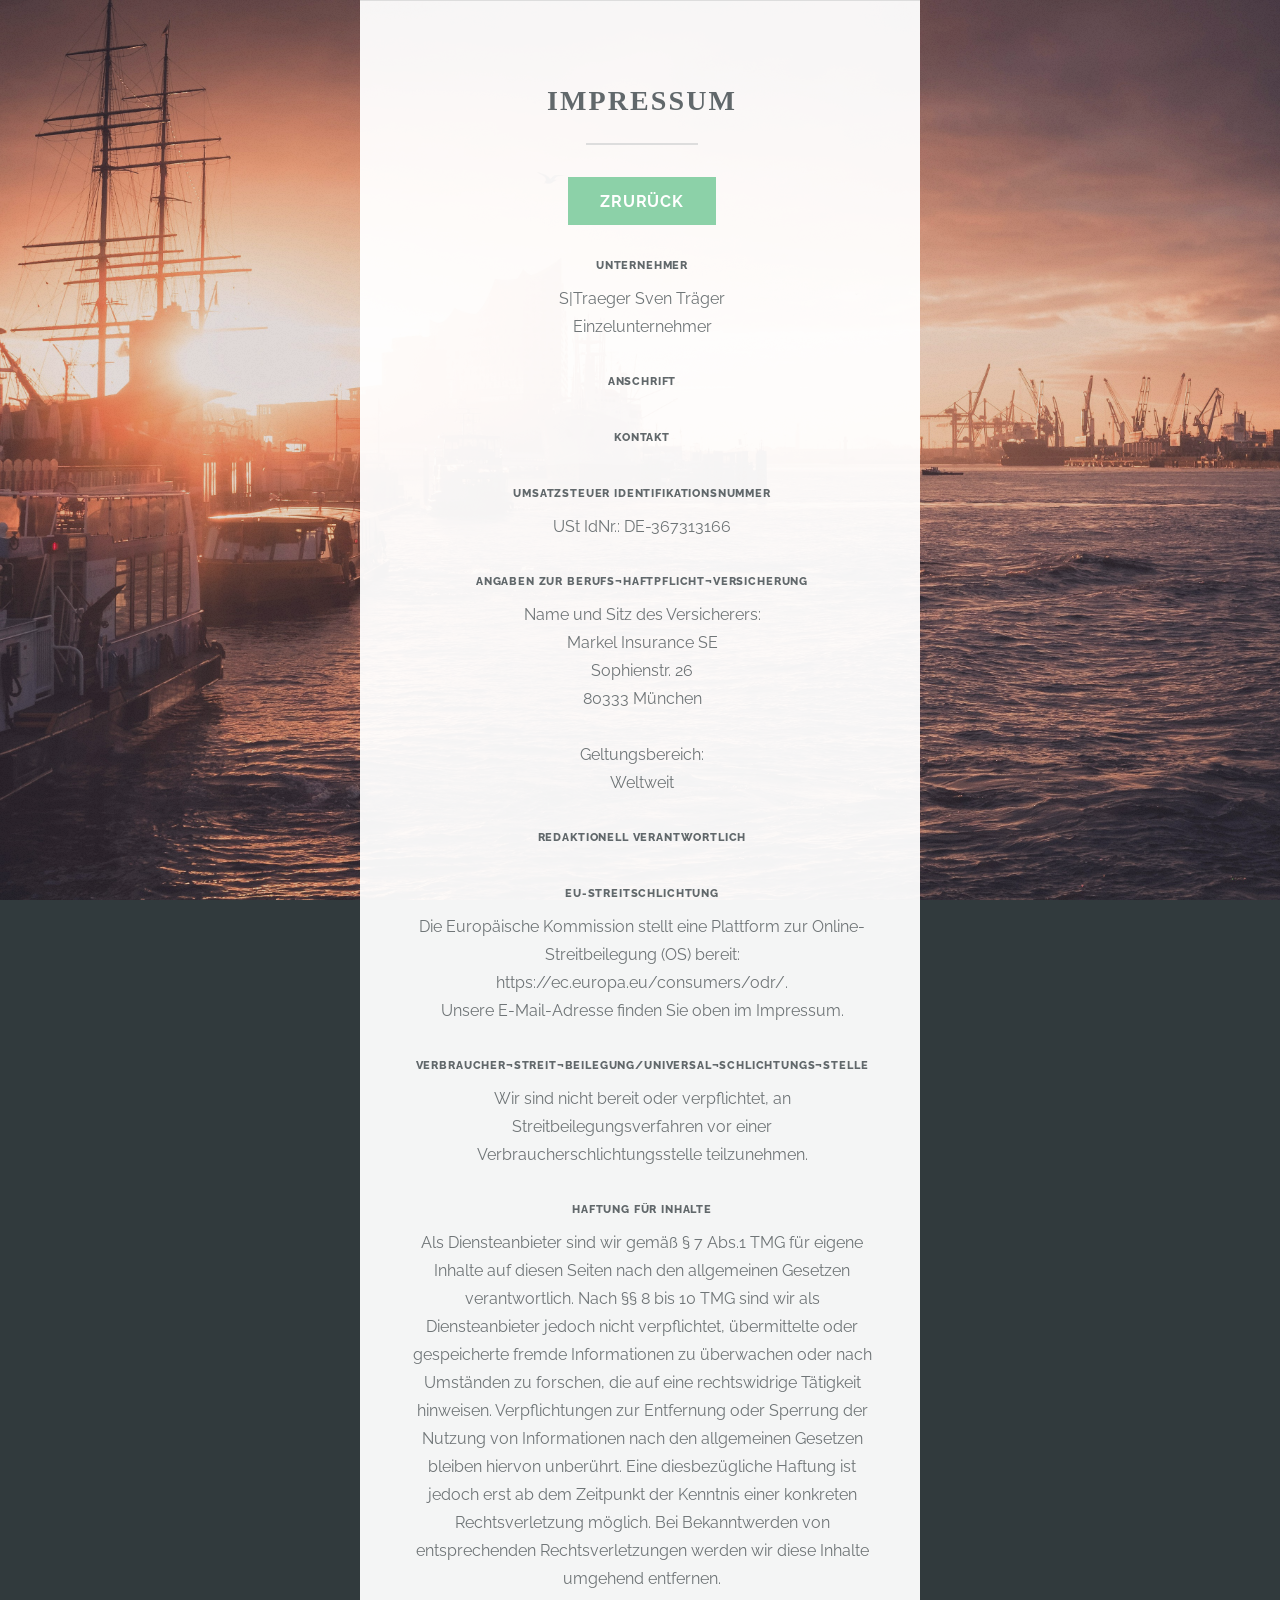
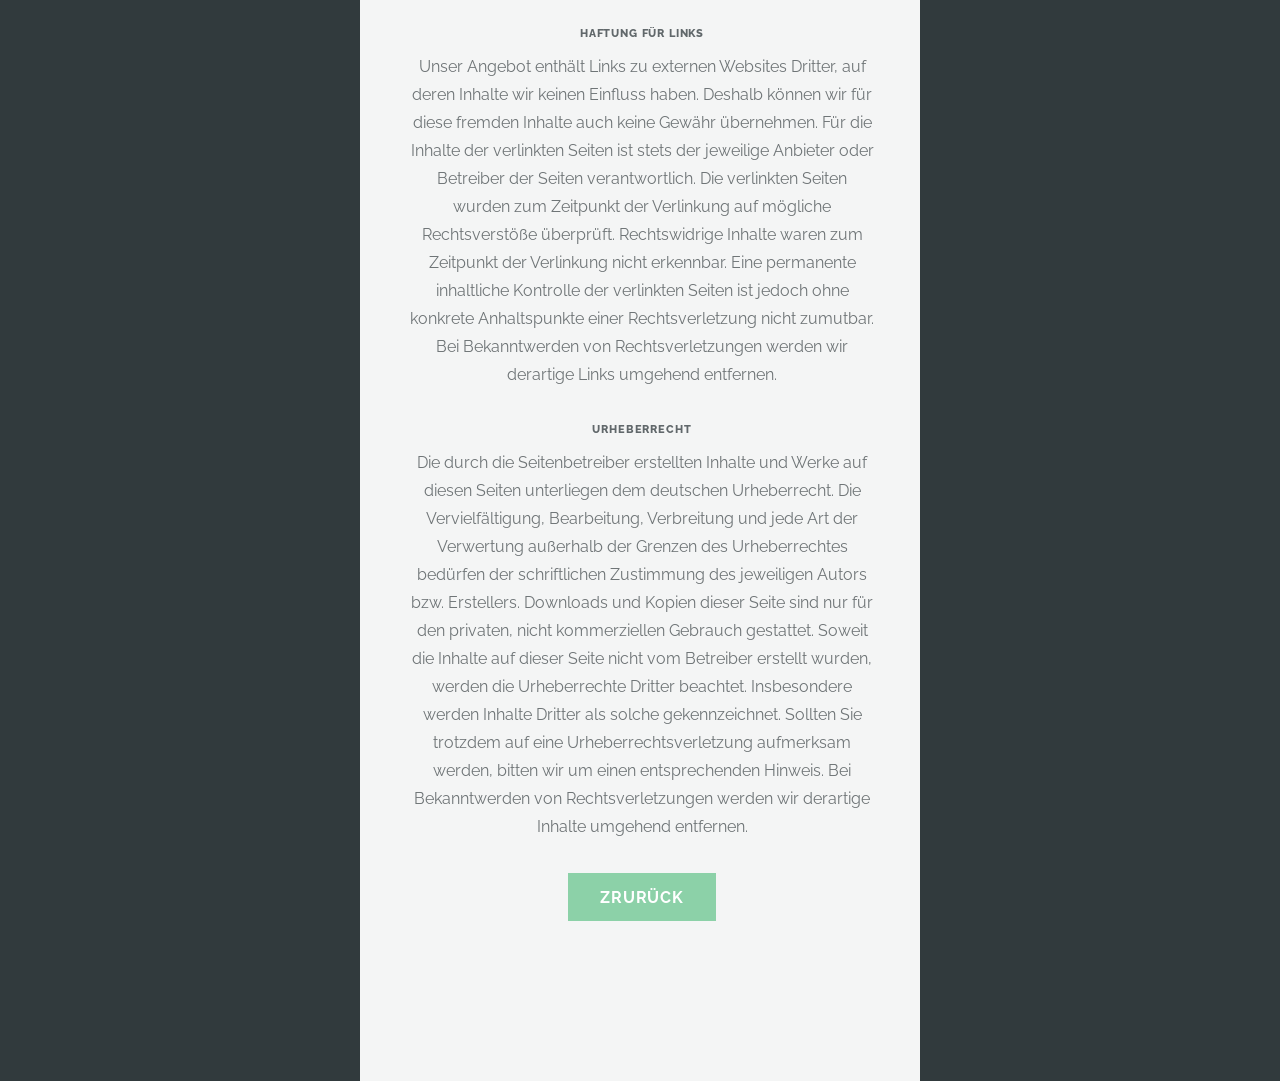
==== commit 3f6c5975: "Update impressum.html" ====
--- a/impressum.html
+++ b/impressum.html
@@ -20,7 +20,7 @@
         <!-- Header -->
         <section id="one" class="main special">
             <div class="container">
-                <span class="image fit primary"><img src="images/pic01.jpg" alt="" /></span>
+                <span class="image fit primary"><img src="images/bg.webp" alt="" /></span>
                 <div class="content">
                     <header class="major">
                         <h2>Impressum</h2>
@@ -32,44 +32,38 @@
 					</form>
                     <h6>Unternehmer</h6>
                     <p>
-                        S|Traeger Sven Träger
+                        S|Traeger Sven Träger<br>
                         Einzelunternehmer						
                     </p>
                     <h6>Anschrift</h6>
-                    <p>
-                        Rothestr. 8
-                        22765 Hamburg
-                        Deutschland						
-                    </p>
+                    <span class="impressumImg">
+                        <img class="impressumImg" src="images/addresse.png" alt="" />
+                    </span>
                     <h6>Kontakt</h6>
-                    <p>
-                        Telefon: +49 40 771 788 76
-                        E-Mail: moin@straeger.de						
-                    </p>
+                    <span class="impressumImg">
+                        <img class="impressumImg" src="images/telemail.png" alt="" />
+                    </span>
                     <h6>Umsatzsteuer Identifikationsnummer</h6>
                     <p>
                         USt IdNr.: DE-367313166						
                     </p>
                     <h6>Angaben zur Berufs¬haftpflicht¬versicherung</h6>
                     <p>
-                        Name und Sitz des Versicherers:
-                        Markel Insurance SE
-                        Sophienstr. 26
-                        80333 München
-
-                        Geltungsbereich:
+                        Name und Sitz des Versicherers:<br>
+                        Markel Insurance SE<br>
+                        Sophienstr. 26<br>
+                        80333 München<br>
+                        <br>
+                        Geltungsbereich:<br>
 						Weltweit
                     </p>
                     <h6>Redaktionell verantwortlich</h6>
-                    <p>
-                        Sven Träger
-                        Rothestr. 8
-                        22765 Hamburg
-                        Deutschland						
-                    </p>
+                    <span class="impressumImg">
+                        <img class="impressumImg" src="images/nameaddress.png" alt="" />
+                    </span>
                     <h6>EU-Streitschlichtung</h6>
                     <p>
-                        Die Europäische Kommission stellt eine Plattform zur Online-Streitbeilegung (OS) bereit: https://ec.europa.eu/consumers/odr/.
+                        Die Europäische Kommission stellt eine Plattform zur Online-Streitbeilegung (OS) bereit: https://ec.europa.eu/consumers/odr/.<br>
                         Unsere E-Mail-Adresse finden Sie oben im Impressum.
                     </p>
                     <h6>Verbraucher¬streit¬beilegung/Universal¬schlichtungs¬stelle</h6>
@@ -102,4 +96,6 @@
             </div>
         </section>
     </body>
-</html>+
+</html>
+
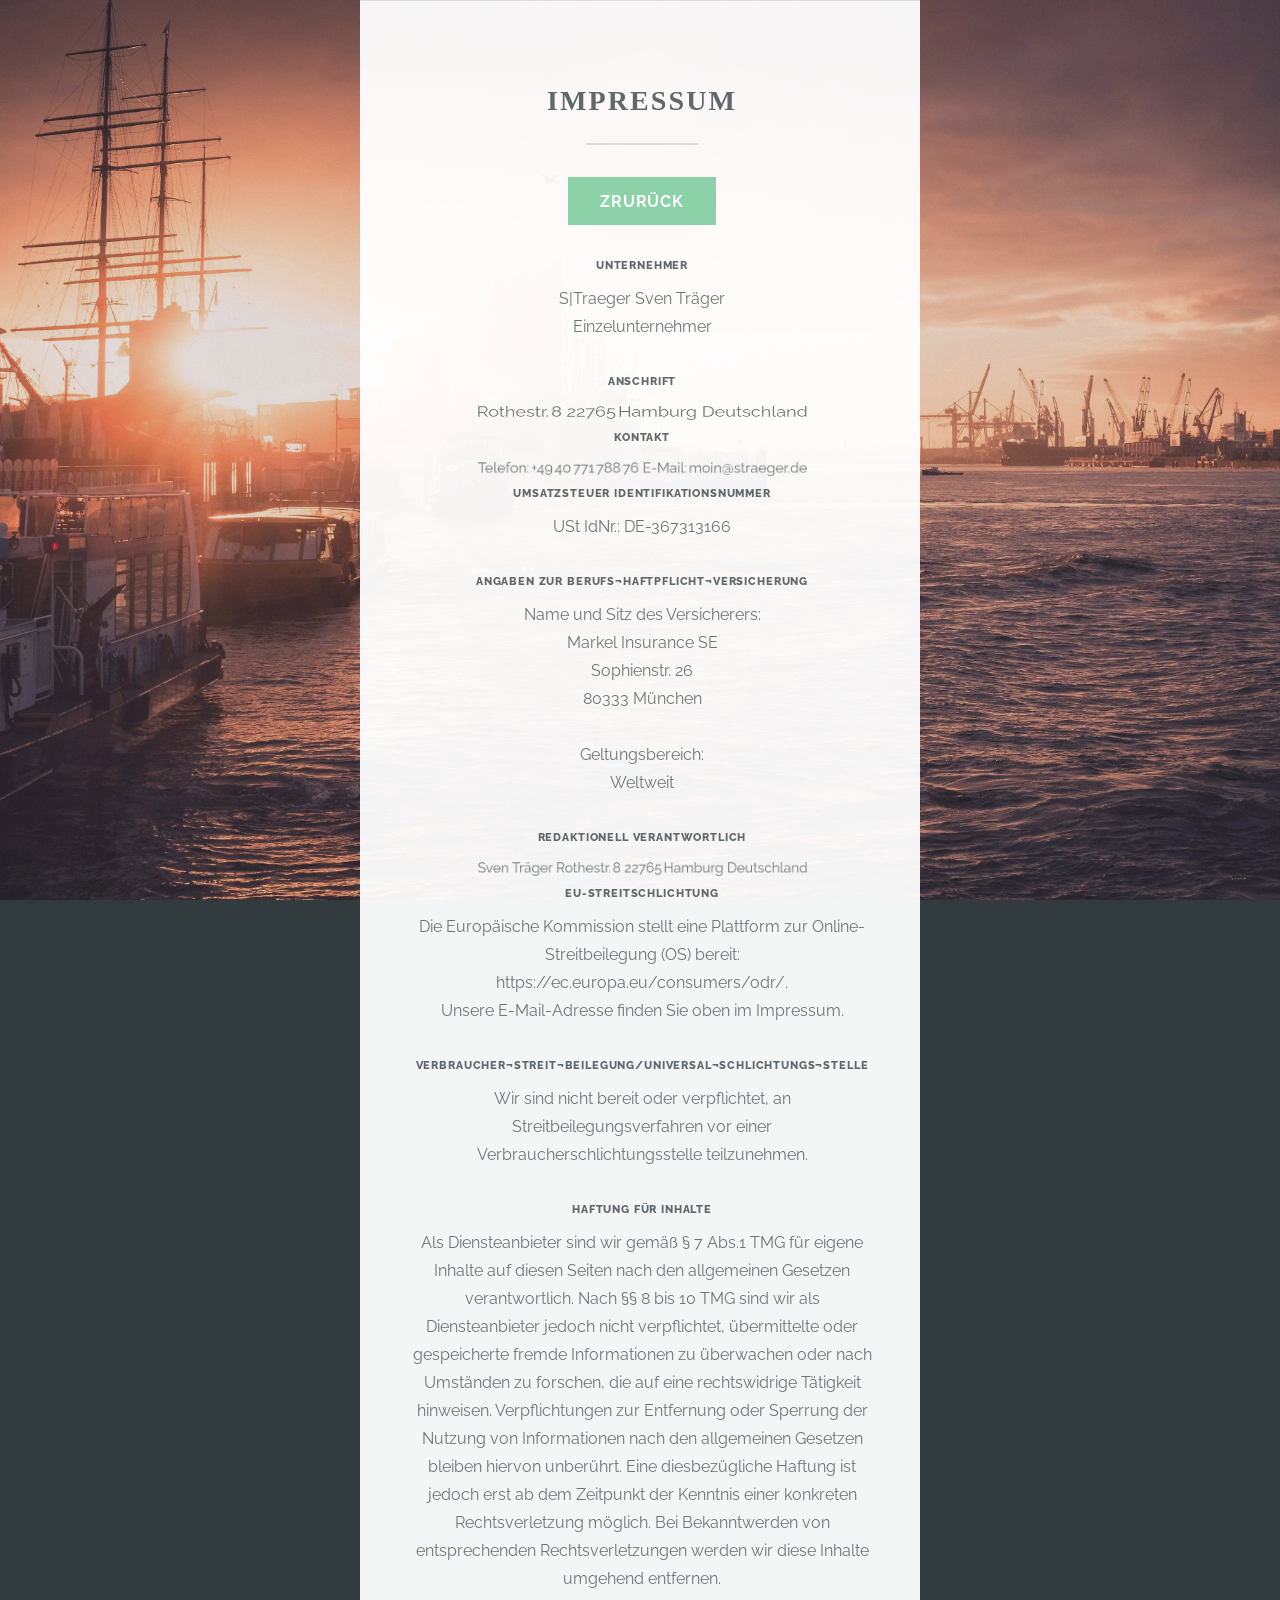
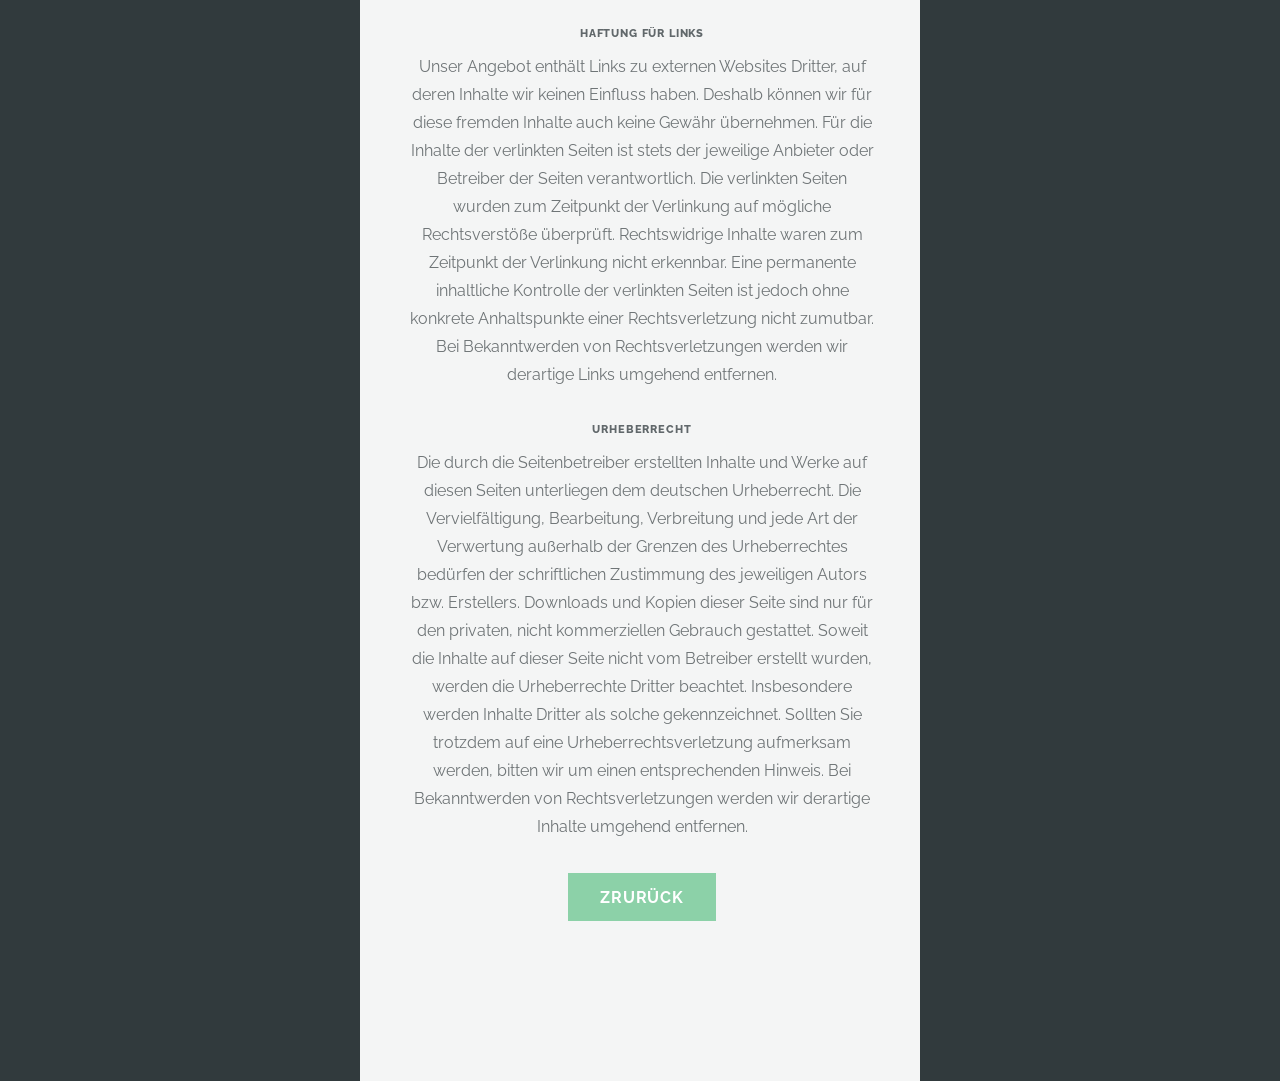
==== commit 9ad23728: "Update impressum.html" ====
--- a/impressum.html
+++ b/impressum.html
@@ -15,6 +15,21 @@
         <link rel="apple-touch-icon" sizes="180x180" href="images/favicons/apple-touch-icon.png">
         <meta name="viewport" content="width=device-width, initial-scale=1, user-scalable=no" />
         <link rel="stylesheet" href="assets/css/main.css" />
+		<!-- Fathom - simple website analytics - https://github.com/usefathom/fathom -->
+        <script>
+            (function(f, a, t, h, o, m){
+                a[h]=a[h]||function(){
+                    (a[h].q=a[h].q||[]).push(arguments)
+                };
+                o=f.createElement('script'),
+                m=f.getElementsByTagName('script')[0];
+                o.async=1; o.src=t; o.id='fathom-script';
+                m.parentNode.insertBefore(o,m)
+            })(document, window, '//fathom.sventraeger.synology.me:5503/tracker.js', 'fathom');
+            fathom('set', 'siteId', 'IPILT');
+            fathom('trackPageview');
+        </script>
+        <!-- / Fathom -->
     </head>
     <body class="is-preload">
         <!-- Header -->
@@ -99,3 +114,4 @@
 
 </html>
 
+
--- a/assets/css/main.css
+++ b/assets/css/main.css
@@ -85,7 +85,7 @@
 	html {
 		background-color: #313a3d;
 		background-attachment: fixed,						fixed;
-		background-image: url("images/overlay.png"), url("../../images/bg.jpg");
+		background-image: url("images/overlay.png"), url("../../images/bg.webp");
 		background-position: top left,					center center;
 		background-repeat: repeat,						none;
 		background-size: auto,						cover;
@@ -2789,6 +2789,31 @@
 				background-color: rgba(144, 144, 144, 0.15);
 			}
 
+		.goto-top {
+			-moz-transition: background-color 0.2s ease-in-out;
+			-webkit-transition: background-color 0.2s ease-in-out;
+			-ms-transition: background-color 0.2s ease-in-out;
+			transition: background-color 0.2s ease-in-out;
+			background-color: rgba(144, 144, 144, 0.075);
+			background-image: url("images/arrow.svg");
+			background-position: center center;
+			background-repeat: no-repeat;
+			position: fixed;
+			bottom: 20px;
+			right: 20px;
+			transform: rotate(180deg);
+			width: 4em;
+			height: 4em;
+			display: block;
+			overflow: hidden;
+			/* position: absolute; */
+			text-indent: 4em;
+			white-space: nowrap;
+			border-radius: 100%;
+			z-index: 1000;
+			cursor: pointer;
+		}
+
 /* Header */
 
 	#header {
@@ -3231,11 +3256,7 @@
 	background-color: var(--icon-color);
 }
 
-/* .test{
-  display: inline-block;
-  width: 3em;
-  height: 3em;
-  background-repeat: no-repeat;
-  background-size: 100% 100%;
-  background-image: url("data:image/svg+xml,%3Csvg xmlns='http://www.w3.org/2000/svg' viewBox='0 0 24 24'%3E%3Cpath fill='none' stroke='%23dddedc' stroke-dasharray='70' stroke-linecap='round' stroke-linejoin='round' stroke-width='1.3' d='M12 17h-10v-14h20v14Z'%3E%3Canimate fill='freeze' attributeName='stroke-dashoffset' dur='0.6s' values='70;0'/%3E%3C/path%3E%3Cpath fill='%23dddedc' d='M10 16h4v0h-4Z'%3E%3Canimate fill='freeze' attributeName='d' begin='0.6s' dur='0.2s' to='M10 16h4v6h-4Z'/%3E%3C/path%3E%3Cpath fill='none' stroke='%23dddedc' stroke-dasharray='6' stroke-dashoffset='6' stroke-linecap='round' stroke-linejoin='round' stroke-width='1.3' d='M12 21h3M12 21h-3'%3E%3Canimate fill='freeze' attributeName='stroke-dashoffset' begin='0.8s' dur='0.4s' to='0'/%3E%3C/path%3E%3C/svg%3E");
-} */+.impressumImg {
+	width: 70%;
+	height: 0.9em;
+}
